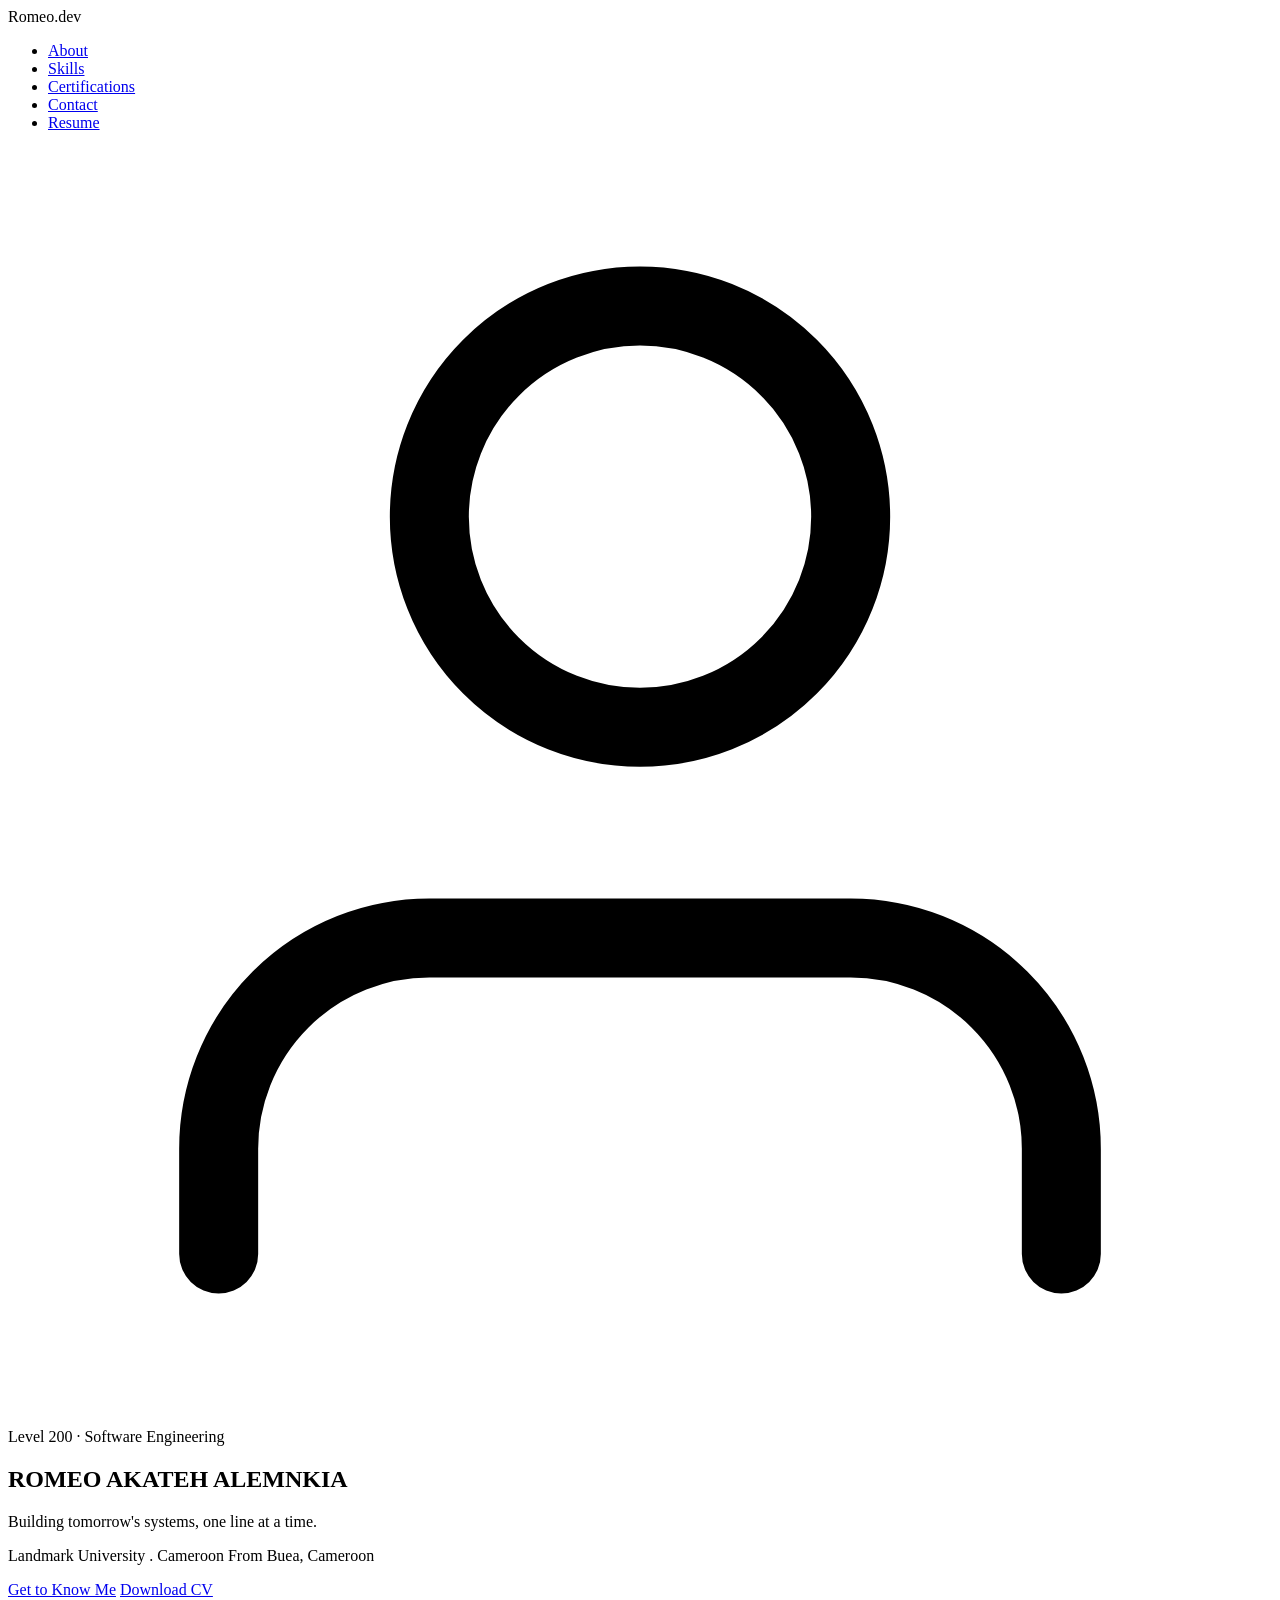
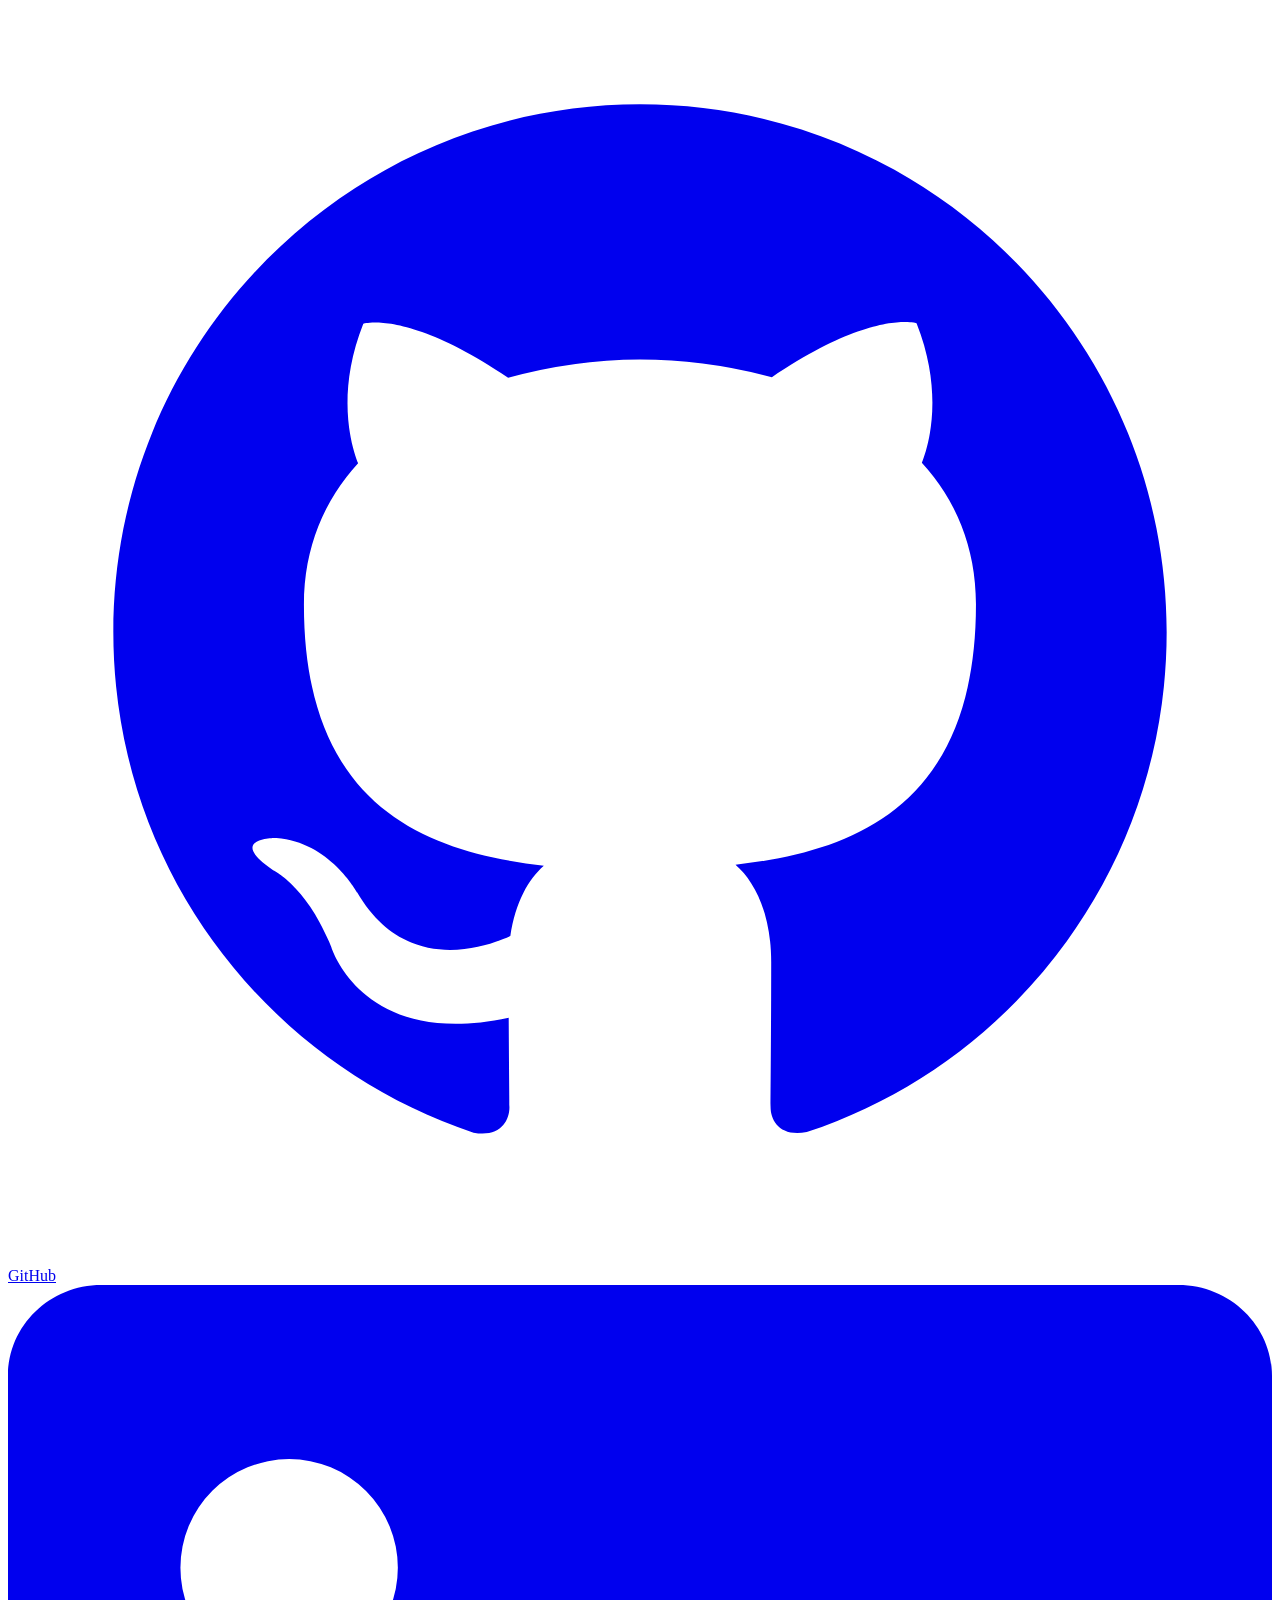
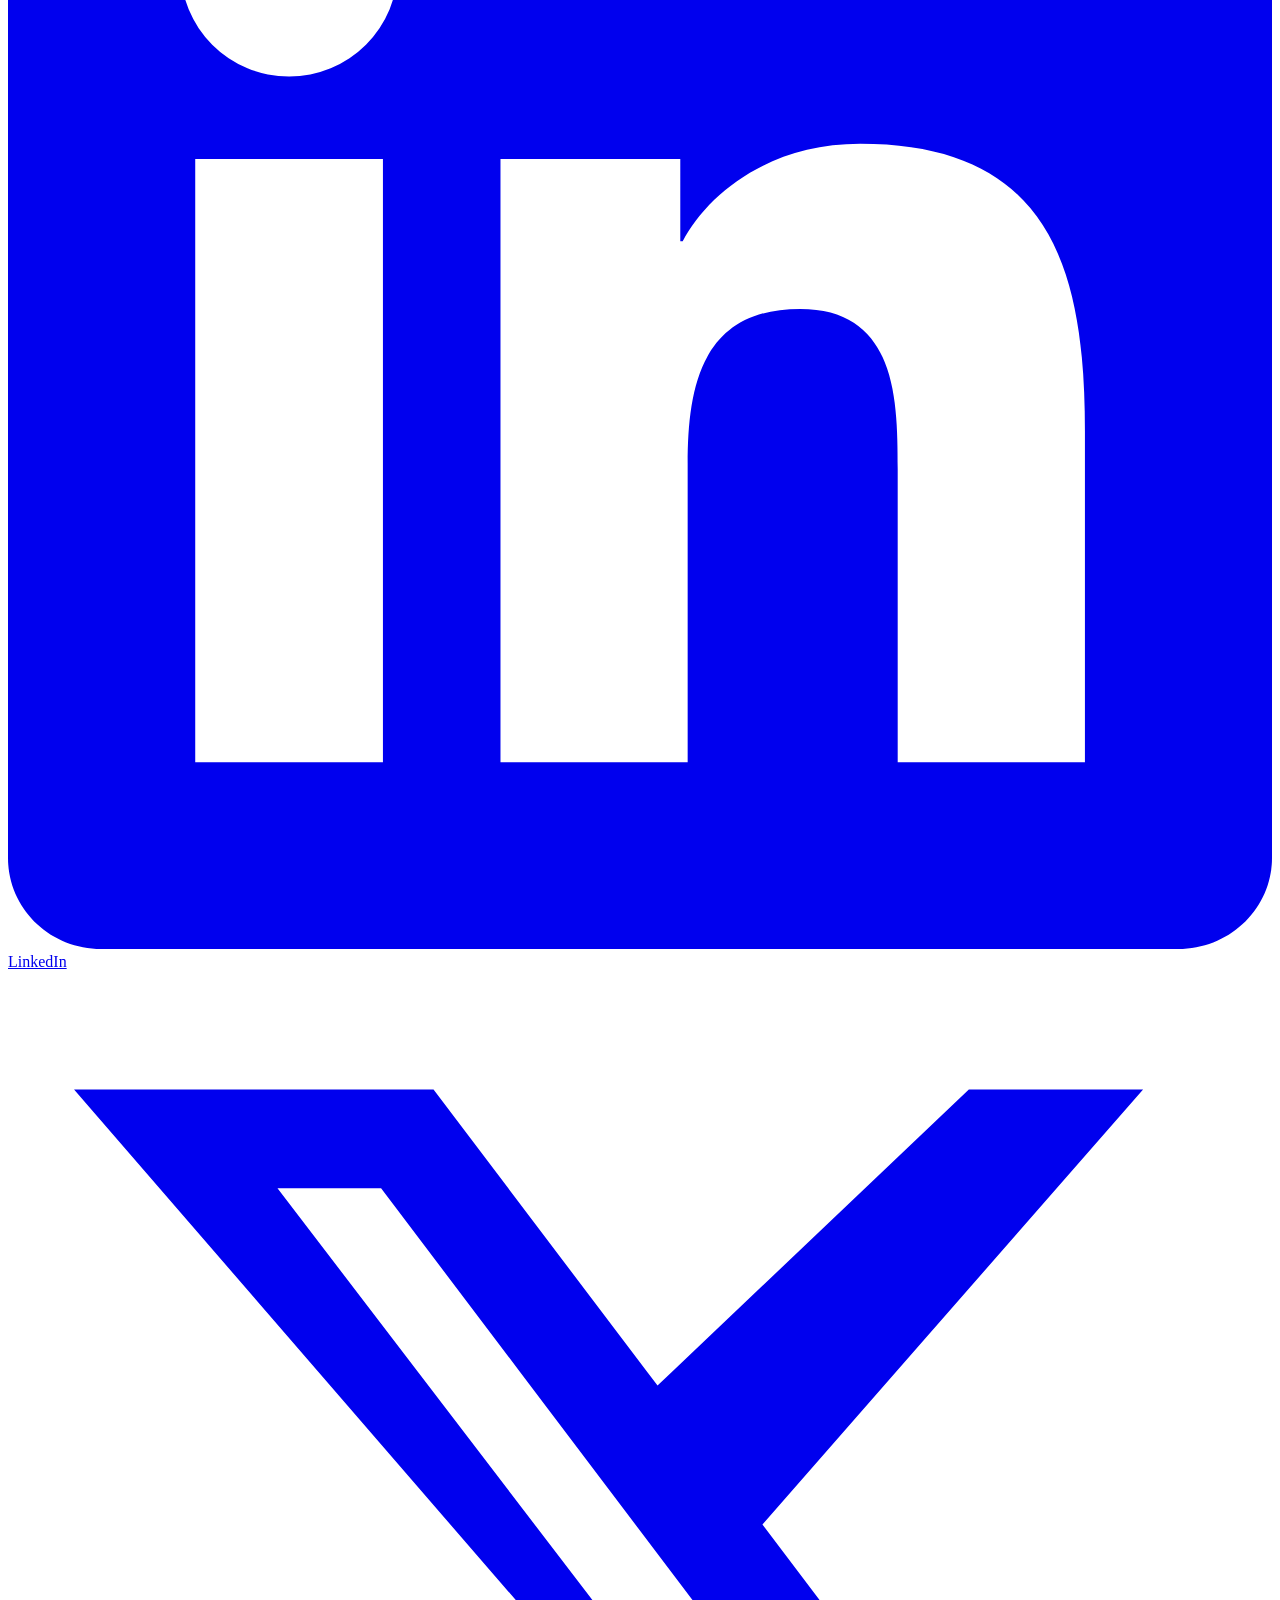
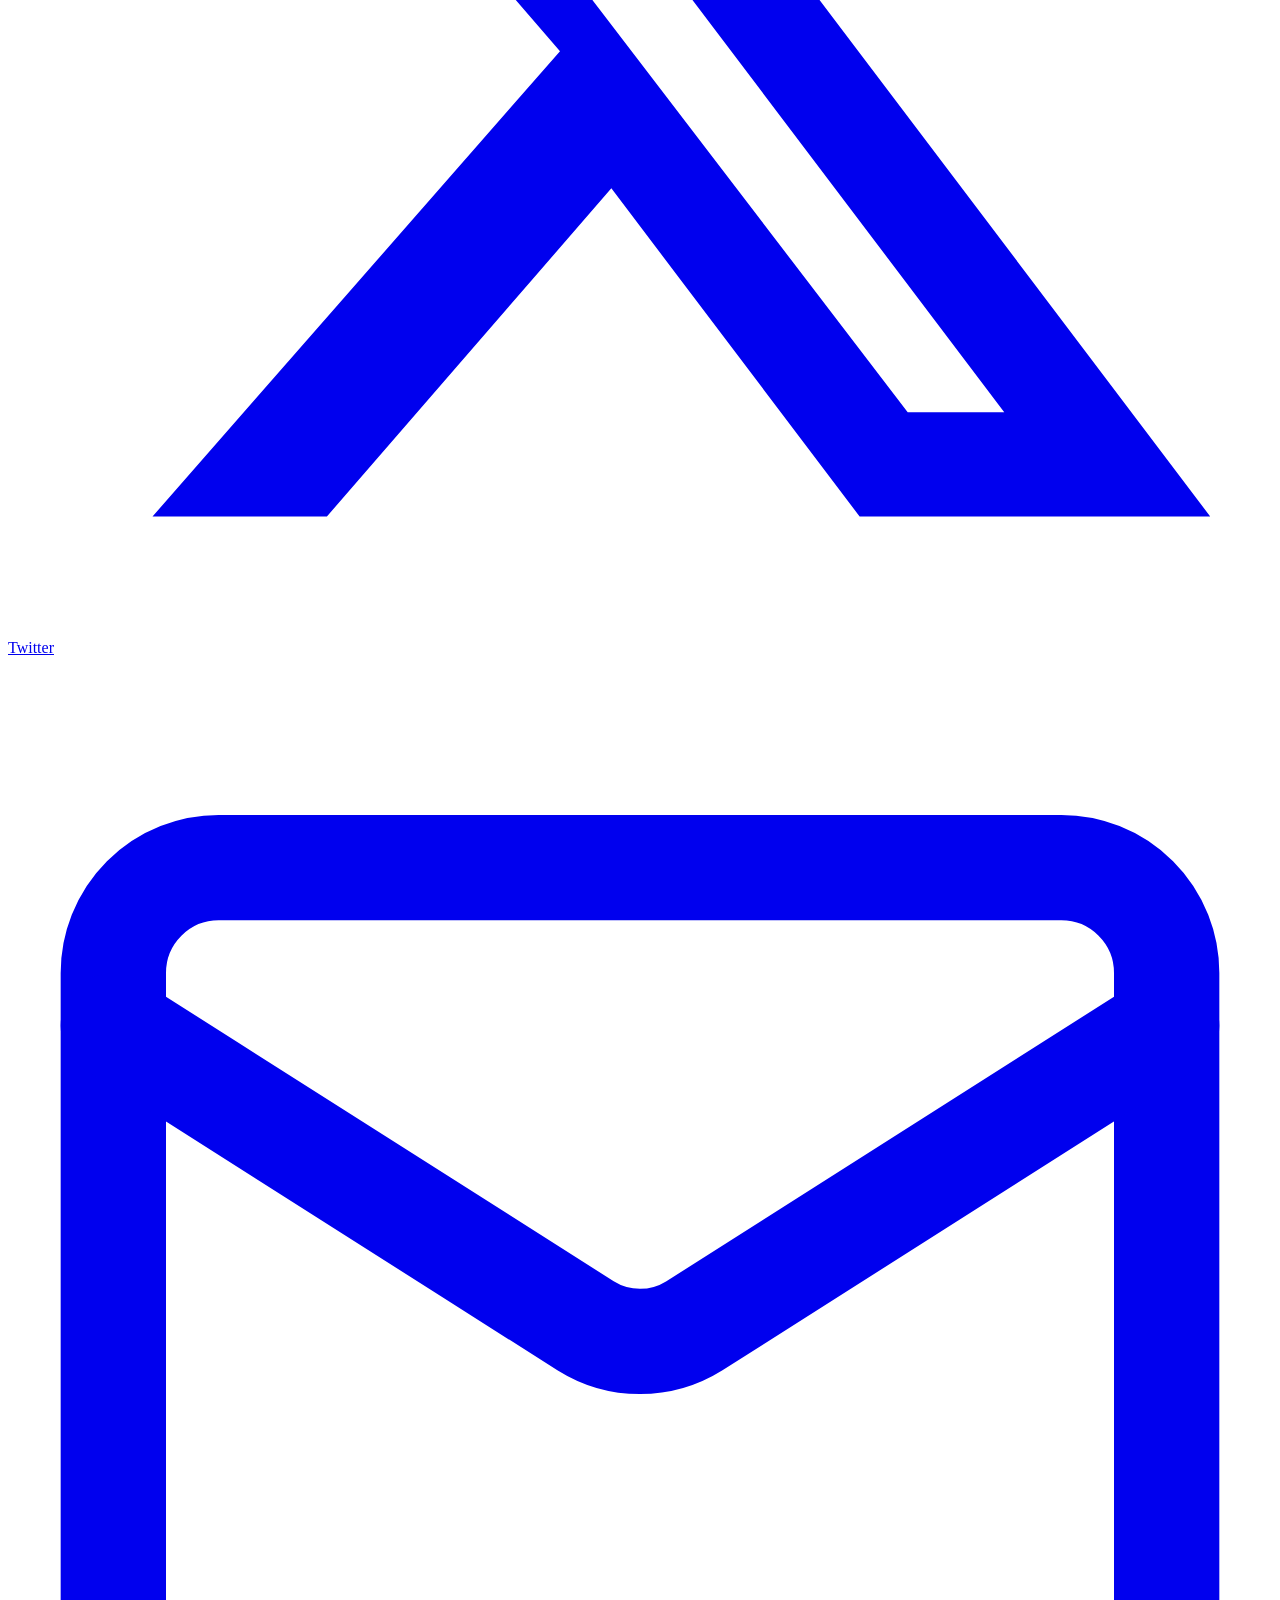
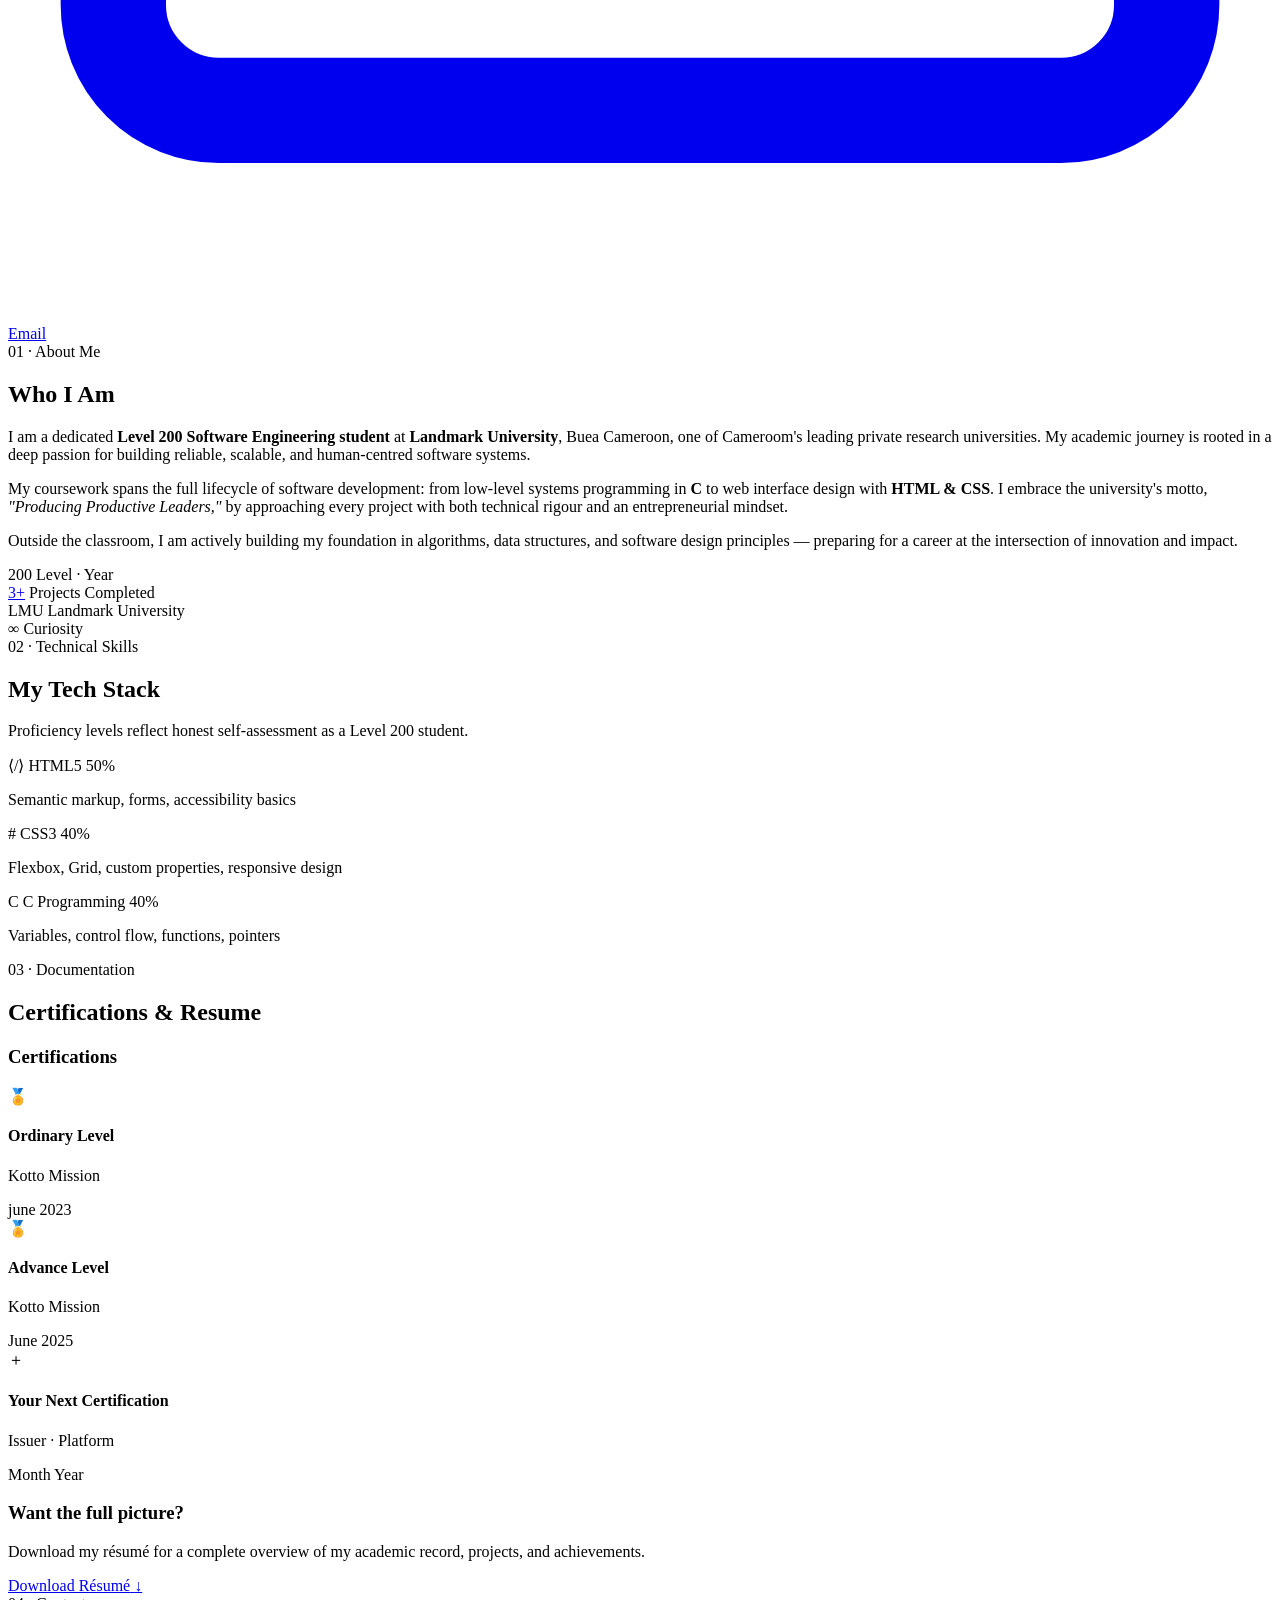
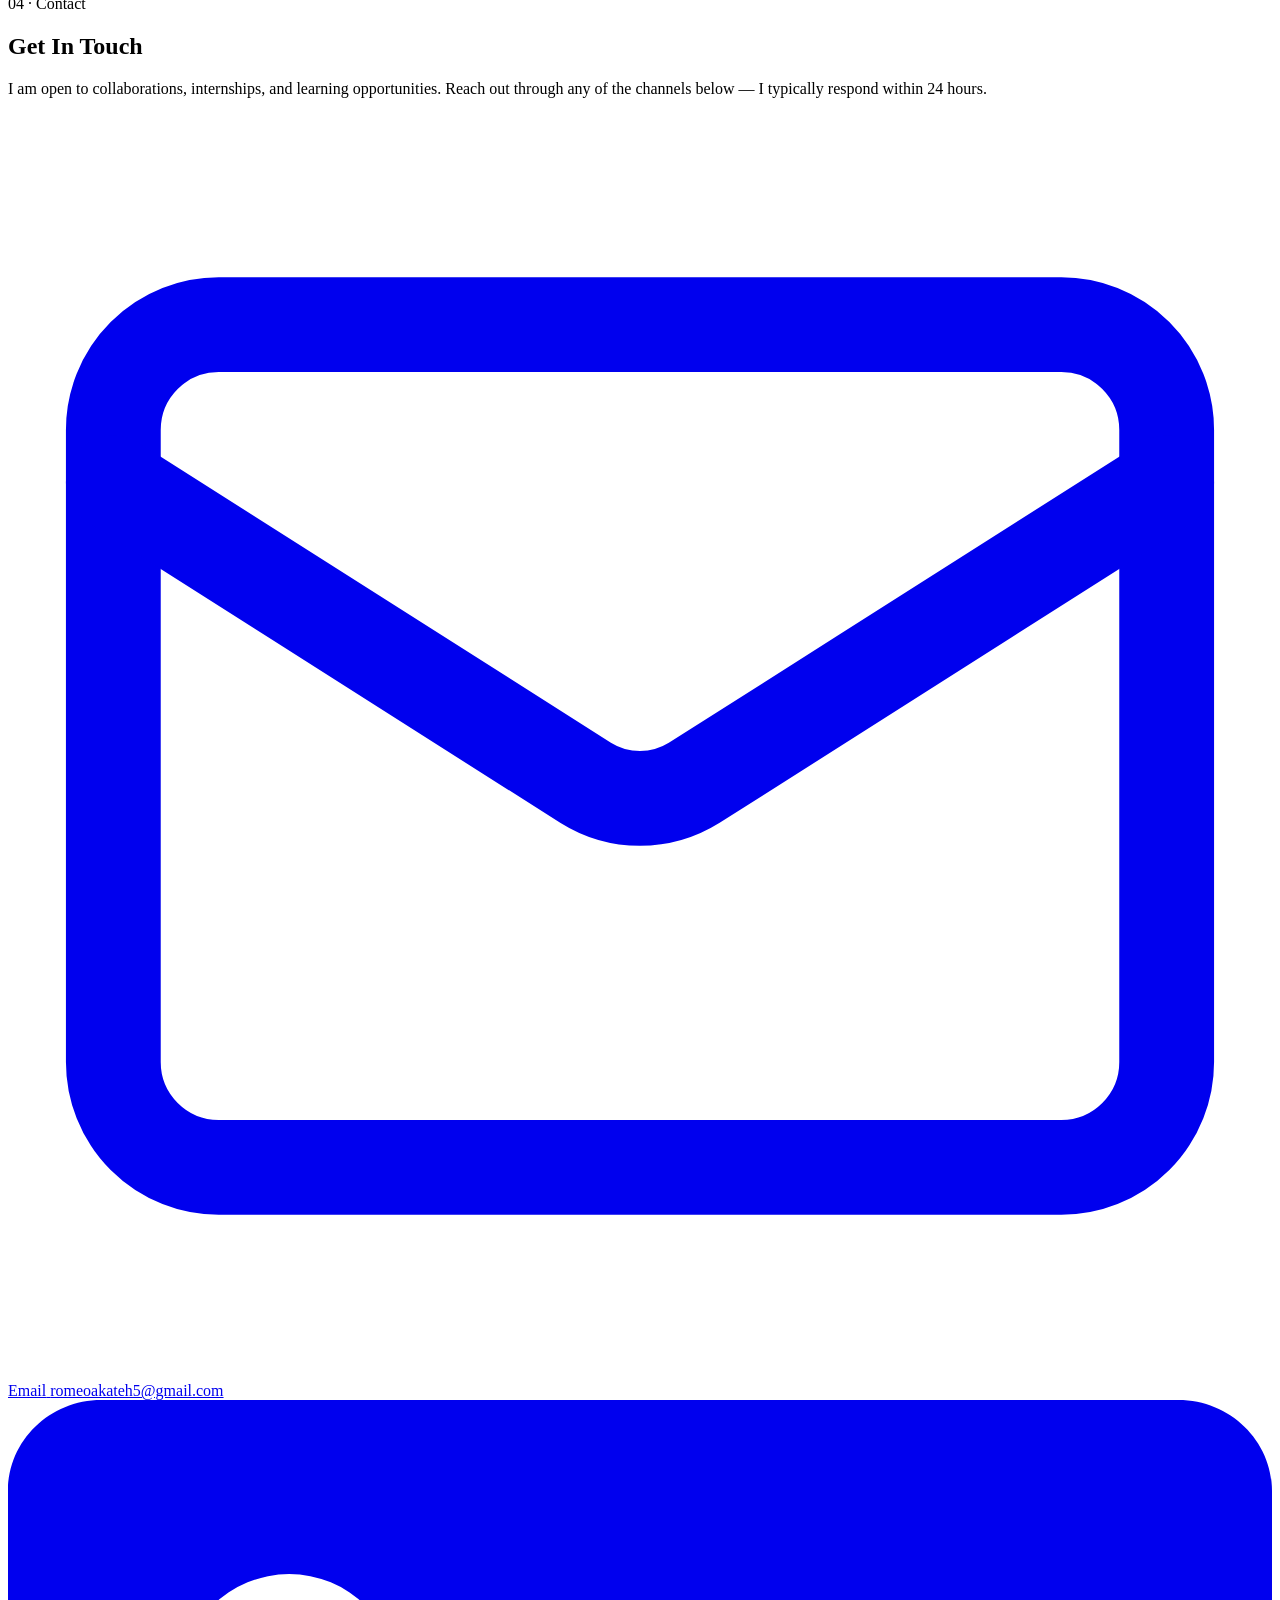
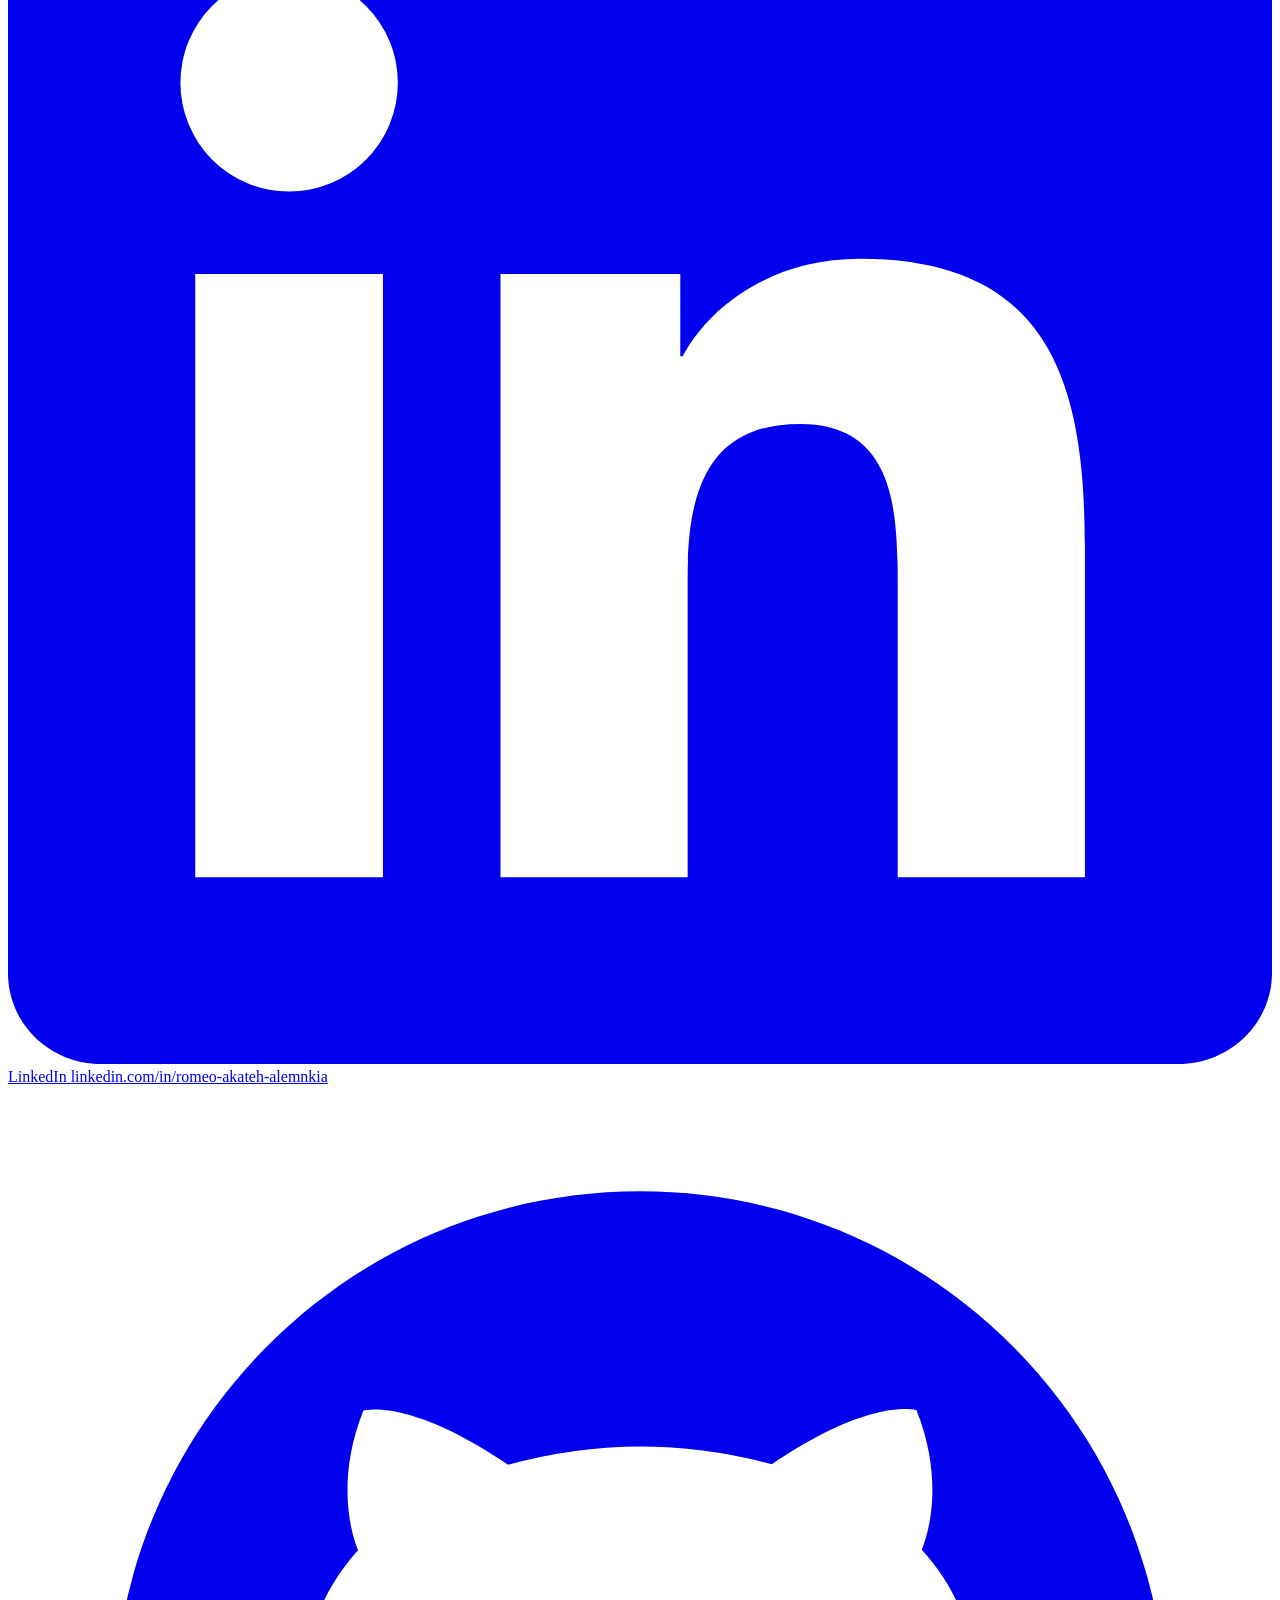
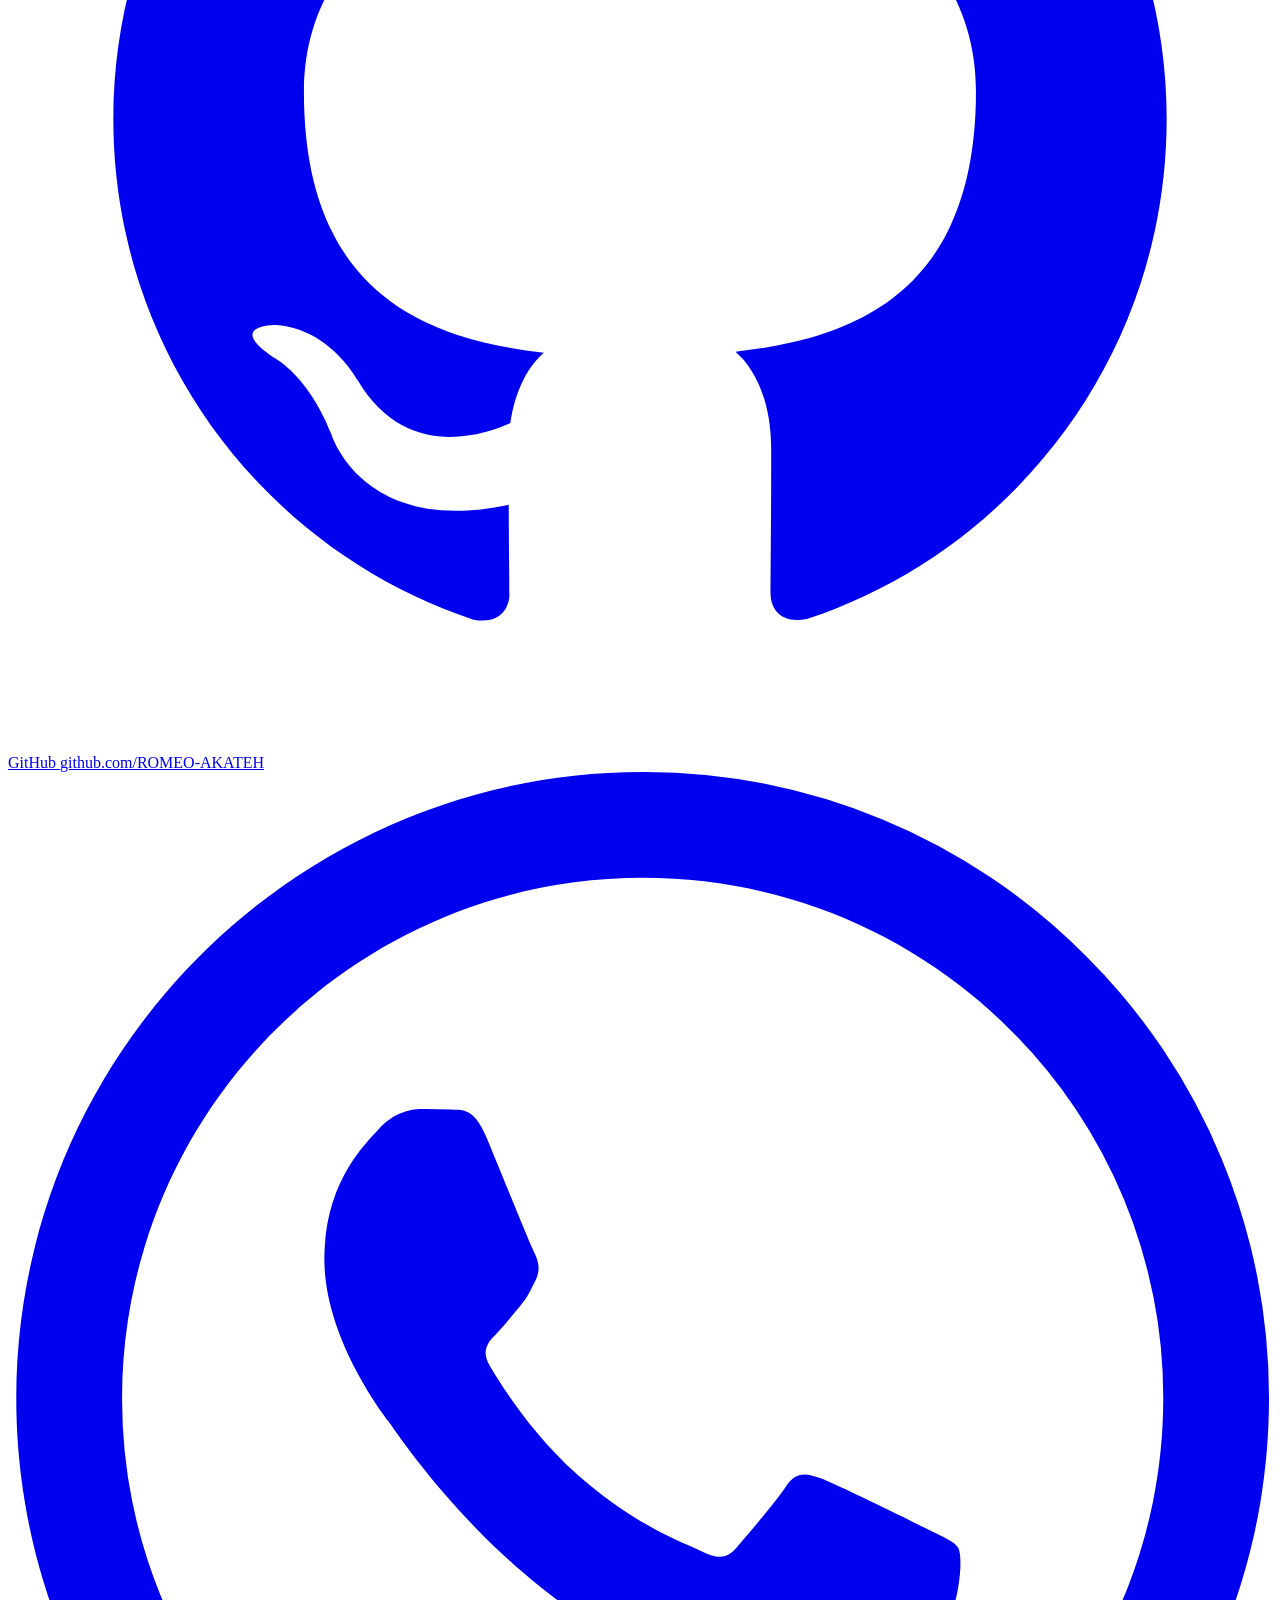
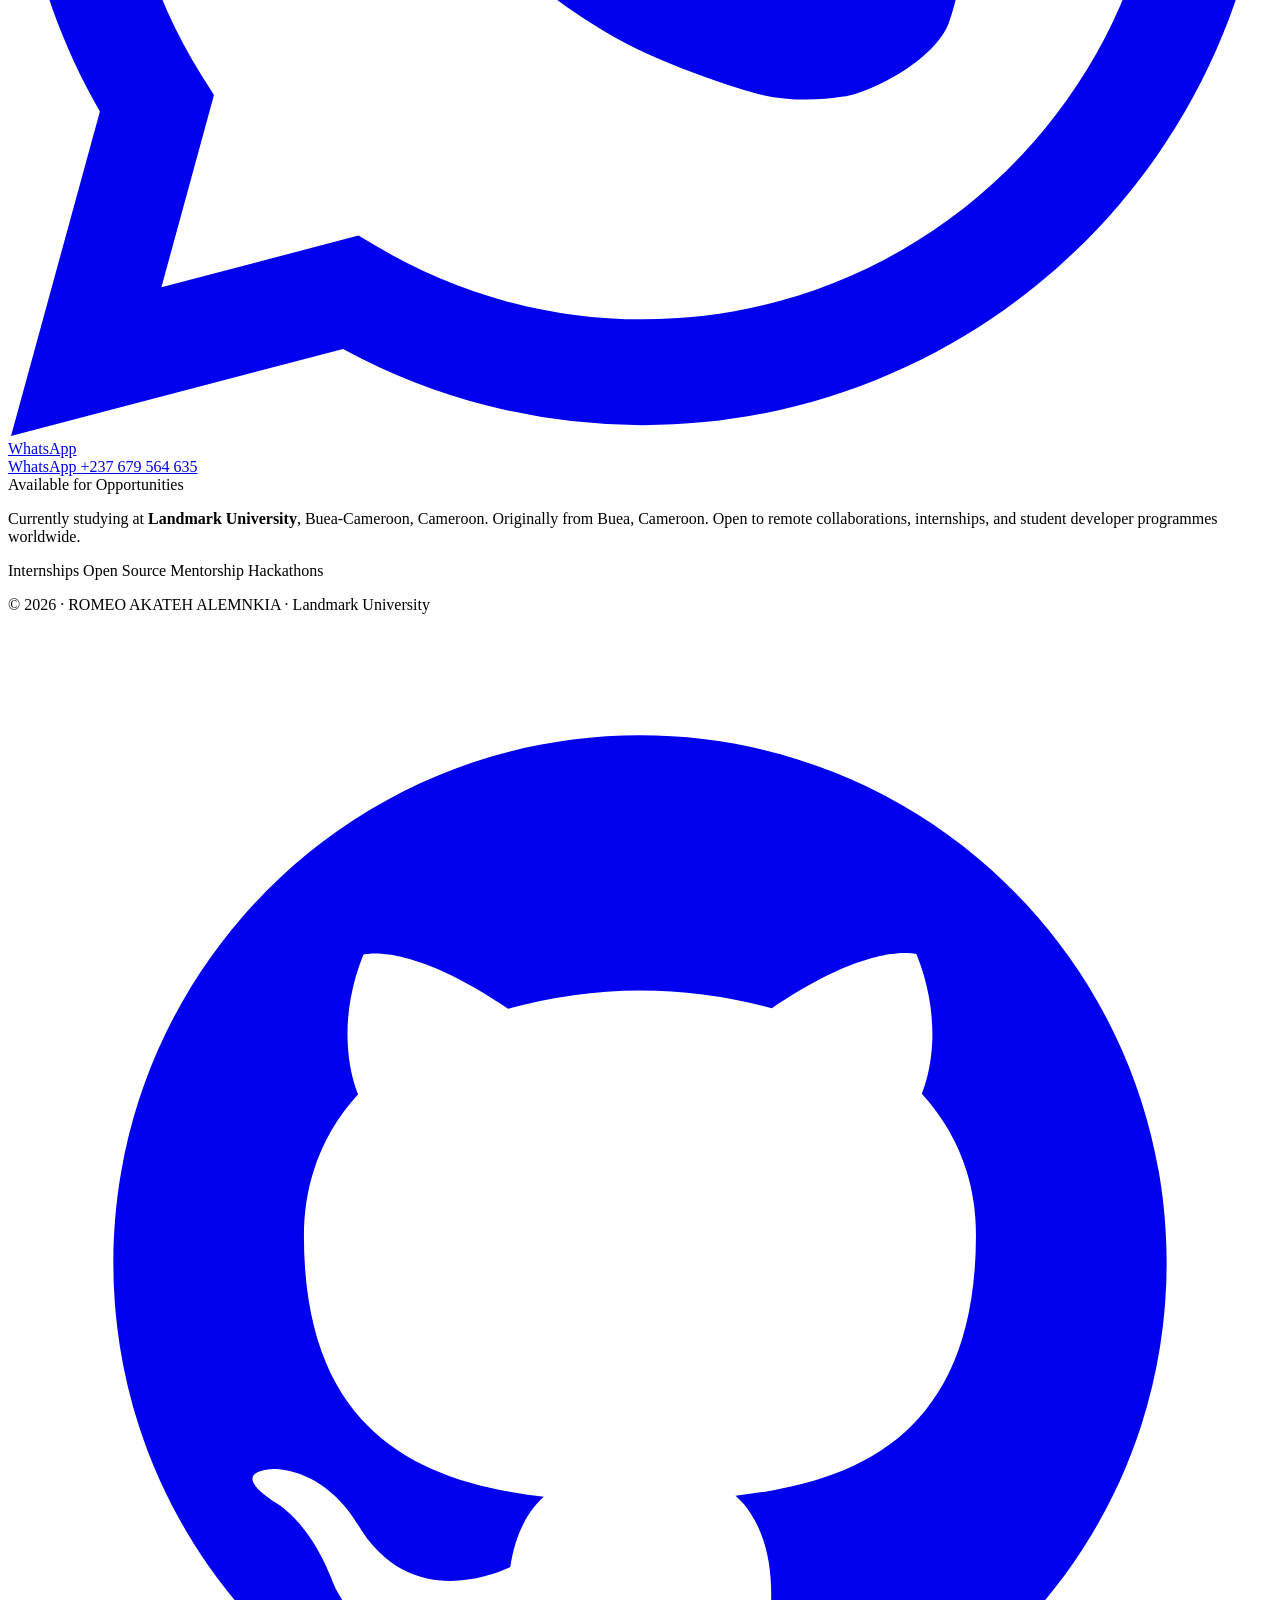
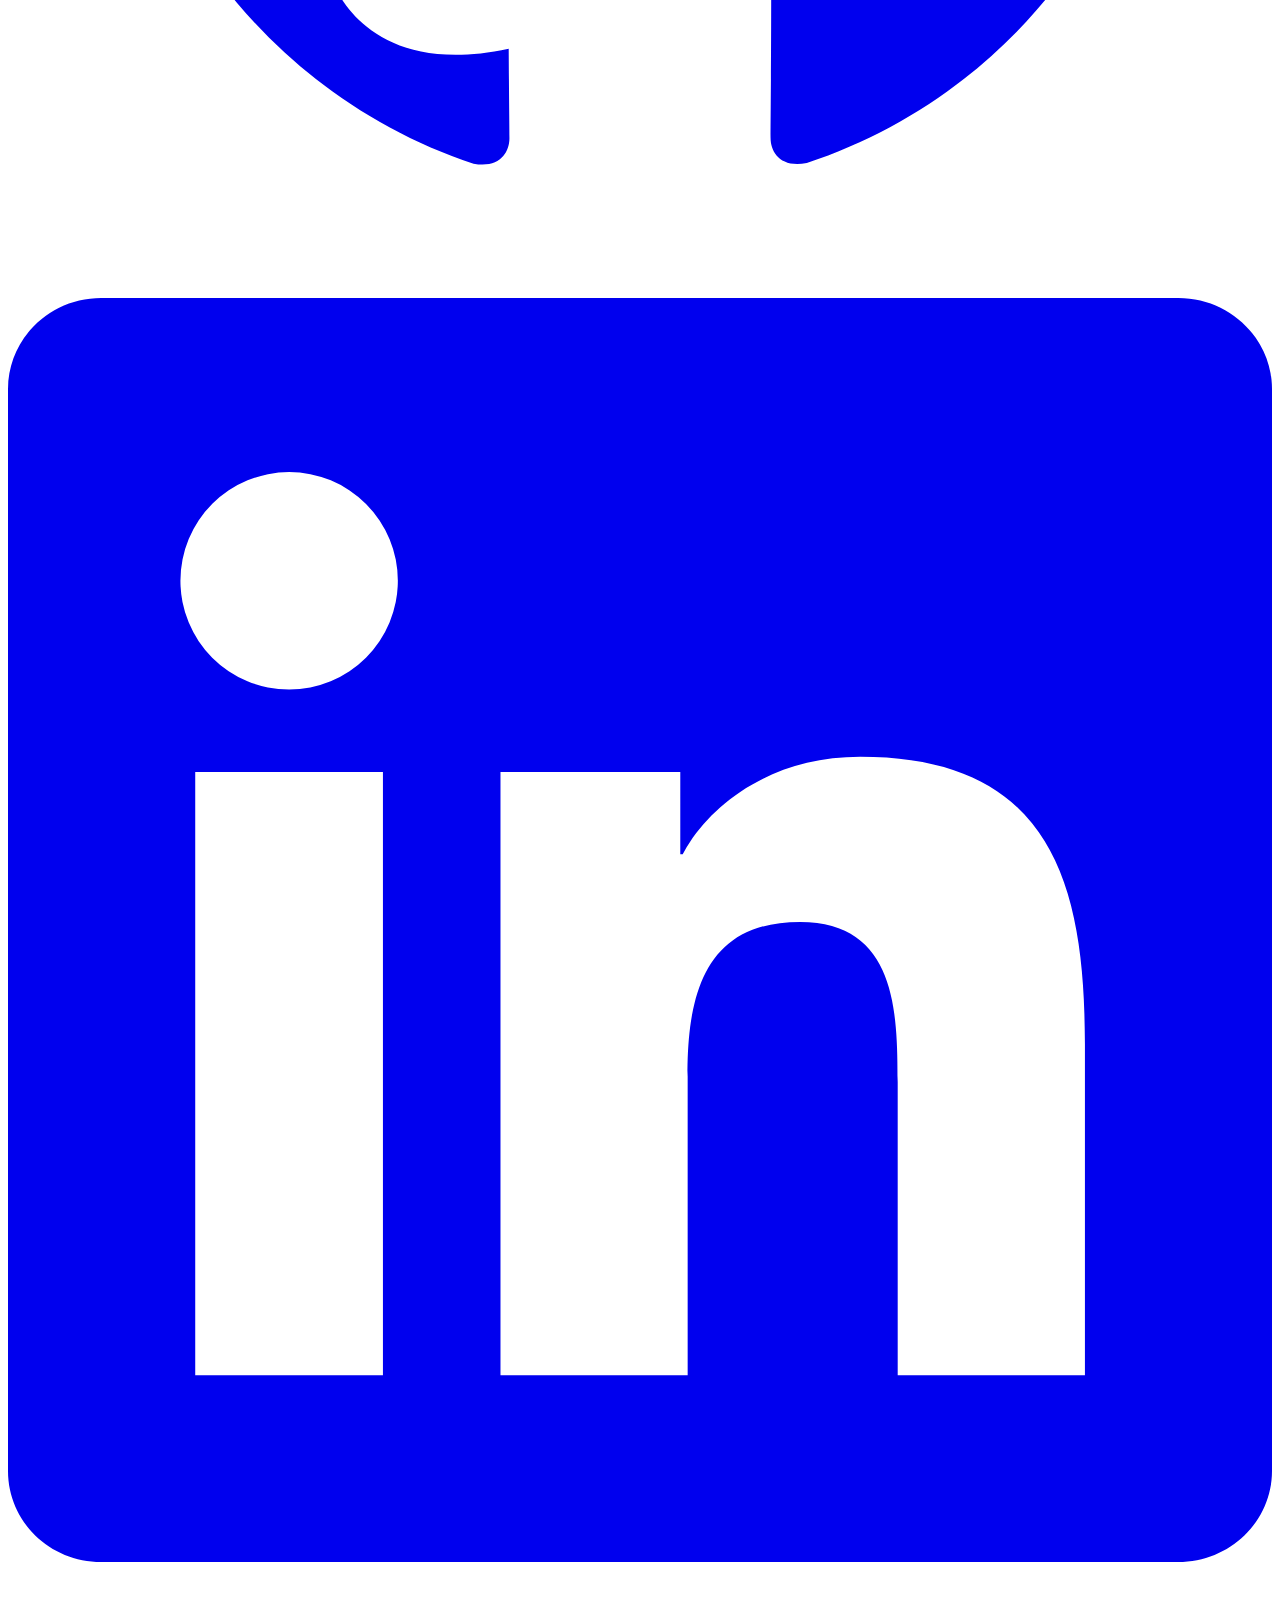
==== index.html @ 6067499f "Add files via upload" ====
<!DOCTYPE html>
<html lang="en">
<head>
  <meta charset="UTF-8" />
  <meta name="viewport" content="width=device-width, initial-scale=1.0" />
  <meta name="description" content="Portfolio of a Level 200 Software Engineering student at Landmark University." />
  <title>Portfolio | Software Engineering · Landmark University</title>
 
  <!-- Google Fonts: Syne (display) + DM Sans (body) -->
  <link rel="preconnect" href="https://fonts.googleapis.com" />
  <link rel="preconnect" href="https://fonts.gstatic.com" crossorigin />
  <link href="https://fonts.googleapis.com/css2?family=Syne:wght@600;800&family=DM+Sans:ital,wght@0,300;0,400;0,500;1,300&display=swap" rel="stylesheet" />
 
  <!-- External Stylesheet (Separation of Concerns) -->
  <link rel="stylesheet" href="index.css" />
</head>
<body>
 
  <!-- ===================== HEADER / NAV ===================== -->
  <header class="site-header">
    <nav class="nav-container">
      <span class="nav-logo">Romeo<span class="accent">.</span>dev</span>
      <ul class="nav-links">
        <li><a href="#about">About</a></li>
        <li><a href="#skills">Skills</a></li>
        <li><a href="#certifications">Certifications</a></li>
        <li><a href="#contact">Contact</a></li>
        <li><a href="#resume" class="nav-cta">Resume</a></li>
      </ul>
    </nav>
  </header>
 
  <main>
 
    <!-- ===================== HERO SECTION ===================== -->
    <section class="hero" id="hero">
      <div class="hero-bg-grid" aria-hidden="true"></div>
 
      <div class="hero-content">
        <!-- Profile Photo -->
        <div class="profile-photo-wrapper">
          <img
            src="pic.png"
            alt="[Your Name] - Software Engineering Student"
            class="profile-photo"
            onerror="this.style.display='none'; this.nextElementSibling.style.display='flex';"
          />
          <!-- Fallback avatar shown if profile.jpg is missing -->
          <div class="profile-fallback" style="display:none;">
            <svg xmlns="http://www.w3.org/2000/svg" viewBox="0 0 24 24" fill="none" stroke="currentColor" stroke-width="1.5" stroke-linecap="round" stroke-linejoin="round"><path d="M20 21v-2a4 4 0 0 0-4-4H8a4 4 0 0 0-4 4v2"/><circle cx="12" cy="7" r="4"/></svg>
          </div>
        </div>
 
        <div class="hero-text">
          <p class="hero-label">Level 200 · Software Engineering</p>
          <h1 class="hero-name">ROMEO AKATEH ALEMNKIA</h1>
          <p class="hero-tagline">Building tomorrow's systems, one line at a time.</p>
          <p class="hero-institution">
            <span class="badge">Landmark University . Cameroon</span>
            <span class="badge">From Buea, Cameroon</span>
          </p>
          <div class="hero-actions">
            <a href="#about" class="btn btn-primary">Get to Know Me</a>
            <a href="Resume.pdf" class="btn btn-outline" target="_blank" rel="noopener">Download CV</a>
          </div>
 
          <!-- Social handles — quick access from hero -->
          <div class="hero-socials">
            <a href="https://github.com/ROMEO-AKATEH" class="social-pill" target="_blank" rel="noopener" aria-label="GitHub">
              <svg class="social-icon" viewBox="0 0 24 24" fill="currentColor" aria-hidden="true"><path d="M12 2C6.477 2 2 6.484 2 12.021c0 4.428 2.865 8.184 6.839 9.505.5.092.682-.217.682-.482 0-.237-.009-.868-.014-1.703-2.782.605-3.369-1.342-3.369-1.342-.454-1.154-1.11-1.462-1.11-1.462-.908-.62.069-.608.069-.608 1.003.07 1.531 1.032 1.531 1.032.892 1.53 2.341 1.088 2.91.832.092-.647.35-1.088.636-1.338-2.22-.253-4.555-1.113-4.555-4.951 0-1.093.39-1.988 1.029-2.688-.103-.253-.446-1.272.098-2.65 0 0 .84-.27 2.75 1.026A9.564 9.564 0 0 1 12 6.844a9.59 9.59 0 0 1 2.504.338c1.909-1.296 2.747-1.026 2.747-1.026.546 1.378.202 2.397.1 2.65.64.7 1.028 1.595 1.028 2.688 0 3.848-2.339 4.695-4.566 4.943.359.309.678.919.678 1.852 0 1.336-.012 2.415-.012 2.744 0 .267.18.578.688.48C19.138 20.2 22 16.447 22 12.021 22 6.484 17.523 2 12 2z"/></svg>
              GitHub
            </a>
            <a href="https://linkedin.com/in/romeo-akateh-alemnkia" class="social-pill" target="_blank" rel="noopener" aria-label="LinkedIn">
              <svg class="social-icon" viewBox="0 0 24 24" fill="currentColor" aria-hidden="true"><path d="M20.447 20.452h-3.554v-5.569c0-1.328-.027-3.037-1.852-3.037-1.853 0-2.136 1.445-2.136 2.939v5.667H9.351V9h3.414v1.561h.046c.477-.9 1.637-1.85 3.37-1.85 3.601 0 4.267 2.37 4.267 5.455v6.286zM5.337 7.433a2.062 2.062 0 0 1-2.063-2.065 2.064 2.064 0 1 1 2.063 2.065zm1.782 13.019H3.555V9h3.564v11.452zM22.225 0H1.771C.792 0 0 .774 0 1.729v20.542C0 23.227.792 24 1.771 24h20.451C23.2 24 24 23.227 24 22.271V1.729C24 .774 23.2 0 22.222 0h.003z"/></svg>
              LinkedIn
            </a>
            <a href="https://twitter.com/Romeo Aketeh" class="social-pill" target="_blank" rel="noopener" aria-label="Twitter / X">
              <svg class="social-icon" viewBox="0 0 24 24" fill="currentColor" aria-hidden="true"><path d="M18.244 2.25h3.308l-7.227 8.26 8.502 11.24H16.17l-4.714-6.231-5.401 6.231H2.744l7.737-8.835L1.254 2.25H8.08l4.253 5.622L18.244 2.25zm-1.161 17.52h1.833L7.084 4.126H5.117L17.083 19.77z"/></svg>
              Twitter
            </a>
            <a href="mailto:romeoakateh5@gmail.com" class="social-pill" aria-label="Email">
              <svg class="social-icon" viewBox="0 0 24 24" fill="none" stroke="currentColor" stroke-width="2" stroke-linecap="round" stroke-linejoin="round" aria-hidden="true"><rect width="20" height="16" x="2" y="4" rx="2"/><path d="m22 7-8.97 5.7a1.94 1.94 0 0 1-2.06 0L2 7"/></svg>
              Email
            </a>
          </div>
        </div>
      </div>
 
      <!-- Decorative bottom border -->
      <div class="hero-divider" aria-hidden="true"></div>
    </section>
 
    <!-- ===================== ABOUT SECTION ===================== -->
    <section class="about section-pad" id="about">
      <div class="container">
        <div class="section-label">01 · About Me</div>
        <h2 class="section-title">Who I Am</h2>
 
        <div class="about-grid">
          <article class="about-bio">
            <p>
              I am a dedicated <strong>Level 200 Software Engineering student</strong> at
              <strong>Landmark University</strong>, Buea Cameroon, one of Cameroom's
              leading private research universities. My academic journey is rooted in a
              deep passion for building reliable, scalable, and human-centred software systems.
            </p>
            <p>
              My coursework spans the full lifecycle of software development: from low-level
              systems programming in <strong>C</strong> to web interface design with
              <strong>HTML &amp; CSS</strong>. I embrace the university's motto,
              <em>"Producing Productive Leaders,"</em> by approaching every project with both
              technical rigour and an entrepreneurial mindset.
            </p>
            <p>
              Outside the classroom, I am actively building my foundation in algorithms,
              data structures, and software design principles — preparing for a career
              at the intersection of innovation and impact.
            </p>
          </article>
 
          <!-- Quick-stat cards -->
          <aside class="about-stats">
            <div class="stat-card">
              <span class="stat-number">200</span>
              <span class="stat-desc">Level · Year </span>
            </div>
            <div class="stat-card">
              <a href="project.html"><span class="stat-number">3+</span></a>
              <span class="stat-desc">Projects Completed</span>
            </div>
            <div class="stat-card">
              <span class="stat-number">LMU</span>
              <span class="stat-desc">Landmark University</span>
            </div>
            <div class="stat-card">
              <span class="stat-number">∞</span>
              <span class="stat-desc">Curiosity</span>
            </div>
          </aside>
        </div>
      </div>
    </section>
 
    <!-- ===================== SKILLS SECTION ===================== -->
    <section class="skills section-pad" id="skills">
      <div class="container">
        <div class="section-label">02 · Technical Skills</div>
        <h2 class="section-title">My Tech Stack</h2>
        <p class="section-subtitle">Proficiency levels reflect honest self-assessment as a Level 200 student.</p>
 
        <!-- Skills Matrix (Progress Bars) -->
        <div class="skills-matrix">
 
          <!-- HTML5: 50% -->
          <div class="skill-item">
            <div class="skill-header">
              <span class="skill-name">
                <span class="skill-icon" aria-hidden="true">⟨/⟩</span>
                HTML5
              </span>
              <span class="skill-percent">50%</span>
            </div>
            <div class="progress-track" role="progressbar" aria-valuenow="50" aria-valuemin="0" aria-valuemax="100" aria-label="HTML5 proficiency: 50%">
              <div class="progress-fill" style="--fill: 50%;"></div>
            </div>
            <p class="skill-note">Semantic markup, forms, accessibility basics</p>
          </div>
 
          <!-- CSS3: 40% -->
          <div class="skill-item">
            <div class="skill-header">
              <span class="skill-name">
                <span class="skill-icon" aria-hidden="true">#</span>
                CSS3
              </span>
              <span class="skill-percent">40%</span>
            </div>
            <div class="progress-track" role="progressbar" aria-valuenow="40" aria-valuemin="0" aria-valuemax="100" aria-label="CSS3 proficiency: 40%">
              <div class="progress-fill" style="--fill: 40%;"></div>
            </div>
            <p class="skill-note">Flexbox, Grid, custom properties, responsive design</p>
          </div>
 
          <!-- C Programming: 40% -->
          <div class="skill-item">
            <div class="skill-header">
              <span class="skill-name">
                <span class="skill-icon" aria-hidden="true">C</span>
                C Programming
              </span>
              <span class="skill-percent">40%</span>
            </div>
            <div class="progress-track" role="progressbar" aria-valuenow="40" aria-valuemin="0" aria-valuemax="100" aria-label="C Programming proficiency: 40%">
              <div class="progress-fill" style="--fill: 40%;"></div>
            </div>
            <p class="skill-note">Variables, control flow, functions, pointers</p>
          </div>
 
        </div>
        <!-- End Skills Matrix -->
      </div>
    </section>
 
    <!-- ===================== DOCUMENTATION SECTION ===================== -->
    <section class="documentation section-pad" id="certifications">
      <div class="container">
        <div class="section-label">03 · Documentation</div>
        <h2 class="section-title">Certifications &amp; Resume</h2>
 
        <!-- ---- Certifications Grid ---- -->
        <h3 class="subsection-title">Certifications</h3>
        <div class="cert-grid">
 
          <!-- Certification Card 1 -->
          <article class="cert-card">
            <div class="cert-icon" aria-hidden="true">🏅</div>
            <div class="cert-body">
              <h4 class="cert-title">Ordinary Level</h4>
              <p class="cert-issuer">Kotto Mission</p>
              <time class="cert-date" datetime="2024-01">june 2023</time>
            </div>
          </article>
 
          <!-- Certification Card 2 -->
          <article class="cert-card">
            <div class="cert-icon" aria-hidden="true">🏅</div>
            <div class="cert-body">
              <h4 class="cert-title">Advance Level</h4>
              <p class="cert-issuer">Kotto Mission</p>
              <time class="cert-date" datetime="2024-03">June 2025</time>
            </div>
          </article>
 
          <!-- Certification Card 3 (placeholder) -->
          <article class="cert-card cert-card--placeholder">
            <div class="cert-icon" aria-hidden="true">＋</div>
            <div class="cert-body">
              <h4 class="cert-title">Your Next Certification</h4>
              <p class="cert-issuer">Issuer · Platform</p>
              <time class="cert-date">Month Year</time>
            </div>
          </article>
 
        </div>
        <!-- End Certifications Grid -->
 
        <!-- ---- Resume CTA ---- -->
        <div class="resume-cta" id="resume">
          <div class="resume-cta-text">
            <h3>Want the full picture?</h3>
            <p>Download my résumé for a complete overview of my academic record, projects, and achievements.</p>
          </div>
          <a href="Resume.pdf" class="btn btn-primary btn-large" target="_blank" rel="noopener">
            <span>Download Résumé</span>
            <span class="btn-arrow" aria-hidden="true">↓</span>
          </a>
        </div>
 
      </div>
    </section>
 
    <!-- ===================== CONTACT SECTION ===================== -->
    <section class="contact section-pad" id="contact">
      <div class="container">
        <div class="section-label">04 · Contact</div>
        <h2 class="section-title">Get In Touch</h2>
        <p class="section-subtitle">
          I am open to collaborations, internships, and learning opportunities.
          Reach out through any of the channels below — I typically respond within 24 hours.
        </p>
 
        <div class="contact-layout">
 
          <!-- ---- Contact Info Cards ---- -->
          <div class="contact-cards">
 
            <a href="mailto:romeoakateh5@gmail.com" class="contact-card" aria-label="Send an email">
              <div class="contact-card-icon">
                <svg viewBox="0 0 24 24" fill="none" stroke="currentColor" stroke-width="1.8" stroke-linecap="round" stroke-linejoin="round" aria-hidden="true"><rect width="20" height="16" x="2" y="4" rx="2"/><path d="m22 7-8.97 5.7a1.94 1.94 0 0 1-2.06 0L2 7"/></svg>
              </div>
              <div class="contact-card-body">
                <span class="contact-card-label">Email</span>
                <span class="contact-card-value">romeoakateh5@gmail.com</span>
              </div>
            </a>
 
            <a href="https://linkedin.com/in/romeo-akateh-alemnkia" class="contact-card" target="_blank" rel="noopener" aria-label="LinkedIn profile">
              <div class="contact-card-icon">
                <svg viewBox="0 0 24 24" fill="currentColor" aria-hidden="true"><path d="M20.447 20.452h-3.554v-5.569c0-1.328-.027-3.037-1.852-3.037-1.853 0-2.136 1.445-2.136 2.939v5.667H9.351V9h3.414v1.561h.046c.477-.9 1.637-1.85 3.37-1.85 3.601 0 4.267 2.37 4.267 5.455v6.286zM5.337 7.433a2.062 2.062 0 0 1-2.063-2.065 2.064 2.064 0 1 1 2.063 2.065zm1.782 13.019H3.555V9h3.564v11.452zM22.225 0H1.771C.792 0 0 .774 0 1.729v20.542C0 23.227.792 24 1.771 24h20.451C23.2 24 24 23.227 24 22.271V1.729C24 .774 23.2 0 22.222 0h.003z"/></svg>
              </div>
              <div class="contact-card-body">
                <span class="contact-card-label">LinkedIn</span>
                <span class="contact-card-value">linkedin.com/in/romeo-akateh-alemnkia</span>
              </div> 
            </a>
 
            <a href="https://github.com/ROMEO-AKATEH" class="contact-card" target="_blank" rel="noopener" aria-label="GitHub profile">
              <div class="contact-card-icon">
                <svg viewBox="0 0 24 24" fill="currentColor" aria-hidden="true"><path d="M12 2C6.477 2 2 6.484 2 12.021c0 4.428 2.865 8.184 6.839 9.505.5.092.682-.217.682-.482 0-.237-.009-.868-.014-1.703-2.782.605-3.369-1.342-3.369-1.342-.454-1.154-1.11-1.462-1.11-1.462-.908-.62.069-.608.069-.608 1.003.07 1.531 1.032 1.531 1.032.892 1.53 2.341 1.088 2.91.832.092-.647.35-1.088.636-1.338-2.22-.253-4.555-1.113-4.555-4.951 0-1.093.39-1.988 1.029-2.688-.103-.253-.446-1.272.098-2.65 0 0 .84-.27 2.75 1.026A9.564 9.564 0 0 1 12 6.844a9.59 9.59 0 0 1 2.504.338c1.909-1.296 2.747-1.026 2.747-1.026.546 1.378.202 2.397.1 2.65.64.7 1.028 1.595 1.028 2.688 0 3.848-2.339 4.695-4.566 4.943.359.309.678.919.678 1.852 0 1.336-.012 2.415-.012 2.744 0 .267.18.578.688.48C19.138 20.2 22 16.447 22 12.021 22 6.484 17.523 2 12 2z"/></svg>
              </div>
              <div class="contact-card-body">
                <span class="contact-card-label">GitHub</span>
                <span class="contact-card-value">github.com/ROMEO-AKATEH</span>
              </div>
            </a>
 
            <a href="https://wa.me/237679564635" class="social-pill" target="_blank" rel="noopener" aria-label="WhatsApp">
  <svg class="social-icon" viewBox="0 0 24 24" fill="currentColor" aria-hidden="true"><path d="M17.472 14.382c-.297-.149-1.758-.867-2.03-.967-.273-.099-.471-.148-.67.15-.197.297-.767.966-.94 1.164-.173.199-.347.223-.644.075-.297-.15-1.255-.463-2.39-1.475-.883-.788-1.48-1.761-1.653-2.059-.173-.297-.018-.458.13-.606.134-.133.298-.347.446-.52.149-.174.198-.298.298-.497.099-.198.05-.371-.025-.52-.075-.149-.669-1.612-.916-2.207-.242-.579-.487-.5-.669-.51a12.8 12.8 0 0 0-.57-.01c-.198 0-.52.074-.792.372-.272.297-1.04 1.016-1.04 2.479 0 1.462 1.065 2.875 1.213 3.074.149.198 2.096 3.2 5.077 4.487.709.306 1.262.489 1.694.625.712.227 1.36.195 1.871.118.571-.085 1.758-.719 2.006-1.413.248-.694.248-1.289.173-1.413-.074-.124-.272-.198-.57-.347m-5.421 7.403h-.004a9.87 9.87 0 0 1-5.031-1.378l-.361-.214-3.741.982.998-3.648-.235-.374a9.86 9.86 0 0 1-1.51-5.26c.001-5.45 4.436-9.884 9.888-9.884 2.64 0 5.122 1.03 6.988 2.898a9.825 9.825 0 0 1 2.893 6.994c-.003 5.45-4.437 9.884-9.885 9.884m8.413-18.297A11.815 11.815 0 0 0 12.05 0C5.495 0 .16 5.335.157 11.892c0 2.096.547 4.142 1.588 5.945L.057 24l6.305-1.654a11.882 11.882 0 0 0 5.683 1.448h.005c6.554 0 11.89-5.335 11.893-11.893a11.821 11.821 0 0 0-3.48-8.413Z"/></svg>
  WhatsApp
  <div class="contact-card-body">
                <span class="contact-card-label">WhatsApp</span>
                <span class="contact-card-value">+237 679 564 635</span>
              </div>
</a>
           
          <!-- End Contact Cards -->
 
          <!-- ---- Location & Availability ---- -->
          <aside class="contact-availability">
            <div class="avail-header">
              <span class="avail-dot" aria-hidden="true"></span>
              <span class="avail-status">Available for Opportunities</span>
            </div>
            <p class="avail-body">
              Currently studying at <strong>Landmark University</strong>, Buea-Cameroon,
              Cameroon. Originally from Buea, Cameroon. Open to remote collaborations, internships,
              and student developer programmes worldwide.
            </p>
            <div class="avail-tags">
              <span class="avail-tag">Internships</span>
              <span class="avail-tag">Open Source</span>
              <span class="avail-tag">Mentorship</span>
              <span class="avail-tag">Hackathons</span>
            </div>
          </aside>
 
        </div>
        <!-- End Contact Layout -->
 
      </div>
    </section>
 
  </main>
 
  <!-- ===================== FOOTER ===================== -->
  <footer class="site-footer">
    <div class="container footer-inner">
      <p class="footer-copy">
        &copy; <span id="year">2025</span> · ROMEO AKATEH ALEMNKIA · Landmark University
      </p>
 
      <!-- Social icon row in footer -->
      <nav class="footer-socials" aria-label="Social media links">
        <a href="https://github.com/ROMEO-AKATEH" target="_blank" rel="noopener" aria-label="GitHub">
          <svg viewBox="0 0 24 24" fill="currentColor"><path d="M12 2C6.477 2 2 6.484 2 12.021c0 4.428 2.865 8.184 6.839 9.505.5.092.682-.217.682-.482 0-.237-.009-.868-.014-1.703-2.782.605-3.369-1.342-3.369-1.342-.454-1.154-1.11-1.462-1.11-1.462-.908-.62.069-.608.069-.608 1.003.07 1.531 1.032 1.531 1.032.892 1.53 2.341 1.088 2.91.832.092-.647.35-1.088.636-1.338-2.22-.253-4.555-1.113-4.555-4.951 0-1.093.39-1.988 1.029-2.688-.103-.253-.446-1.272.098-2.65 0 0 .84-.27 2.75 1.026A9.564 9.564 0 0 1 12 6.844a9.59 9.59 0 0 1 2.504.338c1.909-1.296 2.747-1.026 2.747-1.026.546 1.378.202 2.397.1 2.65.64.7 1.028 1.595 1.028 2.688 0 3.848-2.339 4.695-4.566 4.943.359.309.678.919.678 1.852 0 1.336-.012 2.415-.012 2.744 0 .267.18.578.688.48C19.138 20.2 22 16.447 22 12.021 22 6.484 17.523 2 12 2z"/></svg>
        </a>
        <a href="https://linkedin.com/in/romeo-akateh-alemnkia" target="_blank" rel="noopener" aria-label="LinkedIn">
          <svg viewBox="0 0 24 24" fill="currentColor"><path d="M20.447 20.452h-3.554v-5.569c0-1.328-.027-3.037-1.852-3.037-1.853 0-2.136 1.445-2.136 2.939v5.667H9.351V9h3.414v1.561h.046c.477-.9 1.637-1.85 3.37-1.85 3.601 0 4.267 2.37 4.267 5.455v6.286zM5.337 7.433a2.062 2.062 0 0 1-2.063-2.065 2.064 2.064 0 1 1 2.063 2.065zm1.782 13.019H3.555V9h3.564v11.452zM22.225 0H1.771C.792 0 0 .774 0 1.729v20.542C0 23.227.792 24 1.771 24h20.451C23.2 24 24 23.227 24 22.271V1.729C24 .774 23.2 0 22.222 0h.003z"/></svg>
        </a>
        <a href="https://twitter.com/romeo_akateh" target="_blank" rel="noopener" aria-label="Twitter / X">
          <svg viewBox="0 0 24 24" fill="currentColor"><path d="M18.244 2.25h3.308l-7.227 8.26 8.502 11.24H16.17l-4.714-6.231-5.401 6.231H2.744l7.737-8.835L1.254 2.25H8.08l4.253 5.622L18.244 2.25zm-1.161 17.52h1.833L7.084 4.126H5.117L17.083 19.77z"/></svg>
        </a>
        <a href="mailto:romeoakateh5@gmail.com" aria-label="Email">
          <svg viewBox="0 0 24 24" fill="none" stroke="currentColor" stroke-width="2" stroke-linecap="round" stroke-linejoin="round"><rect width="20" height="16" x="2" y="4" rx="2"/><path d="m22 7-8.97 5.7a1.94 1.94 0 0 1-2.06 0L2 7"/></svg>
        </a>
      </nav>
 
     
    </div>
  </footer>
 
  <!-- Auto-update copyright year -->
  <script>
    document.getElementById('year').textContent = new Date().getFullYear();
  </script>
 
</body>
</html>
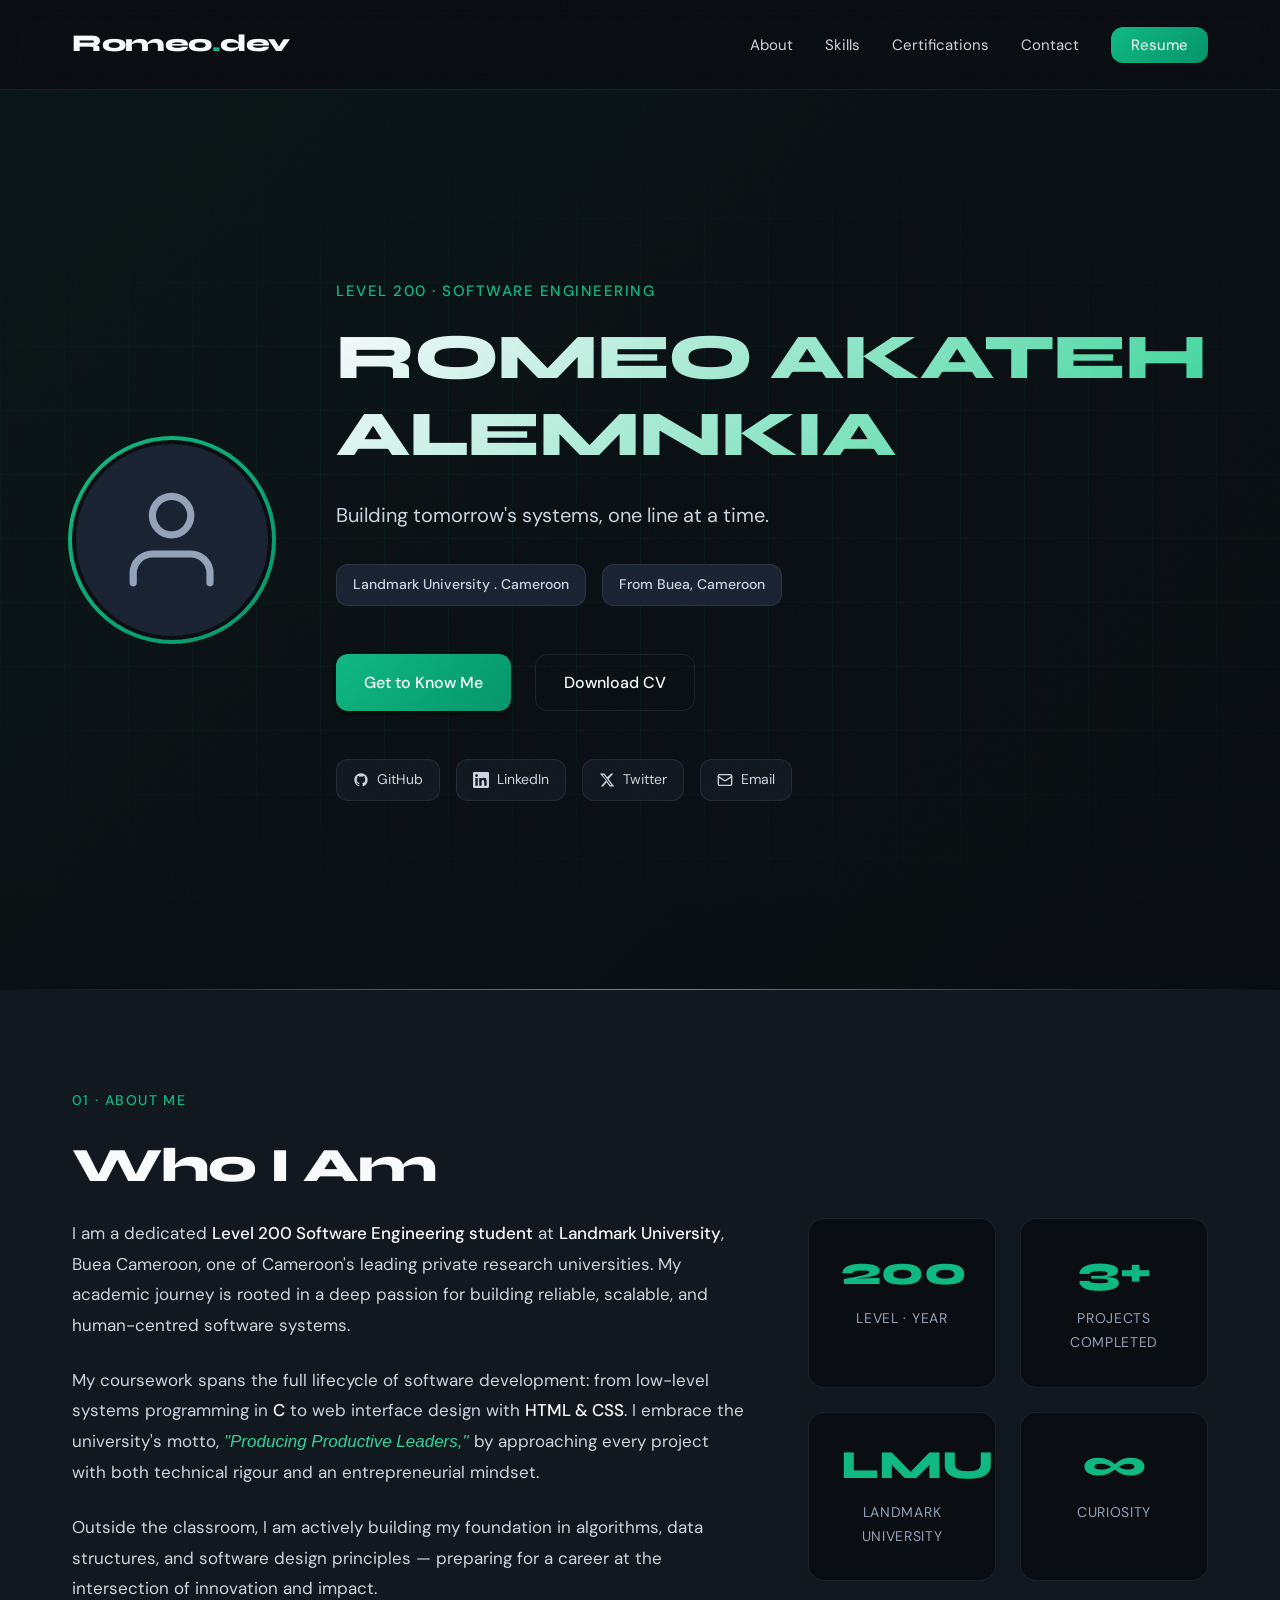
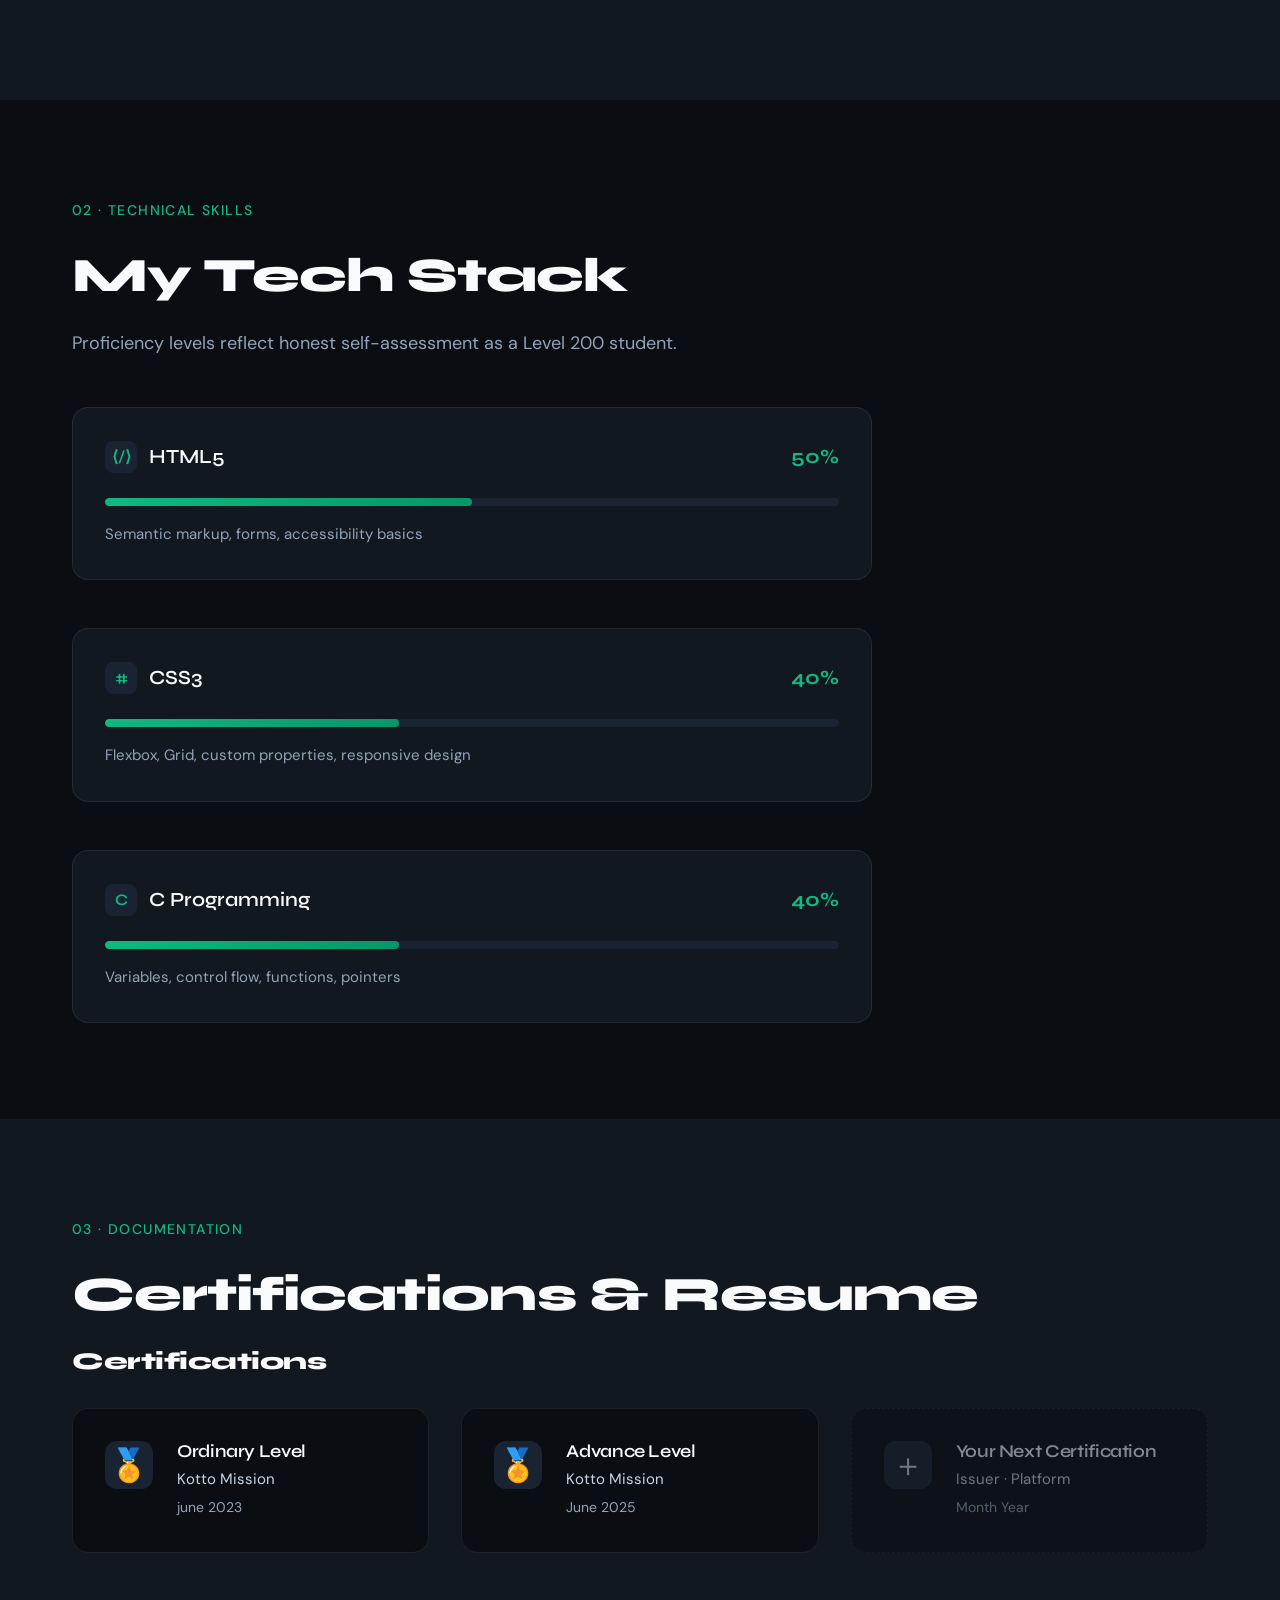
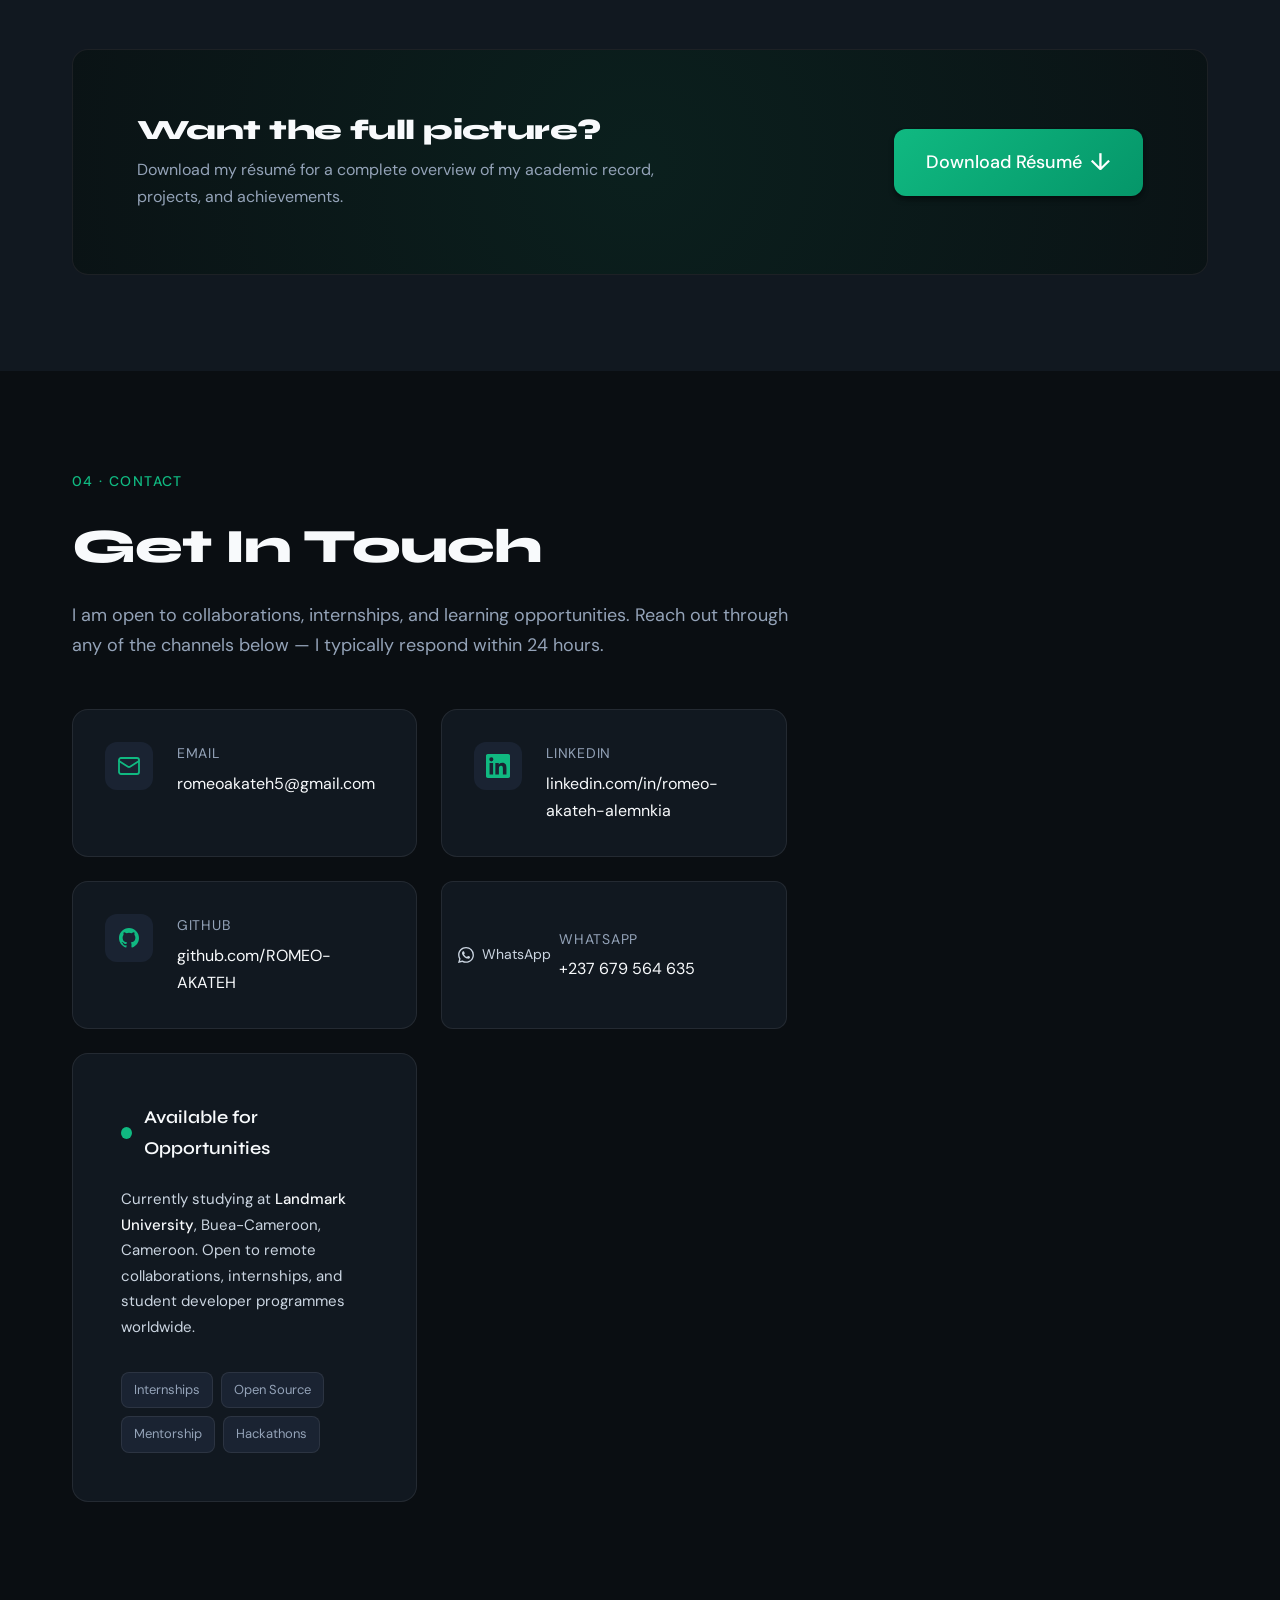
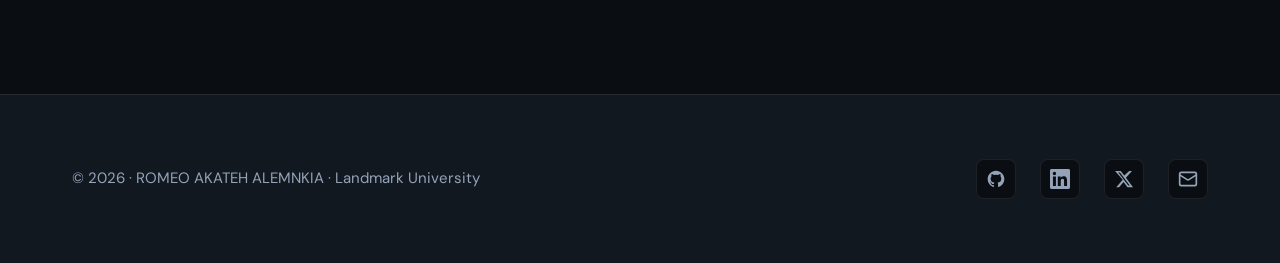
==== commit 38562ebe: "Update print statement from 'Hello' to 'Goodbye'" ====
--- a/index.html
+++ b/index.html
@@ -100,7 +100,7 @@
           <article class="about-bio">
             <p>
               I am a dedicated <strong>Level 200 Software Engineering student</strong> at
-              <strong>Landmark University</strong>, Buea Cameroon, one of Cameroom's
+              <strong>Landmark University</strong>, Buea Cameroon, one of Cameroon's
               leading private research universities. My academic journey is rooted in a
               deep passion for building reliable, scalable, and human-centred software systems.
             </p>
@@ -160,7 +160,7 @@
               </span>
               <span class="skill-percent">50%</span>
             </div>
-            <div class="progress-track" role="progressbar" aria-valuenow="50" aria-valuemin="0" aria-valuemax="100" aria-label="HTML5 proficiency: 50%">
+            <div class="progress-track" role="progressbar" aria-valuenow="50" aria-valuemin="0" aria-valuemax="100" aria-label="HTML proficiency: 50%">
               <div class="progress-fill" style="--fill: 50%;"></div>
             </div>
             <p class="skill-note">Semantic markup, forms, accessibility basics</p>
@@ -175,7 +175,7 @@
               </span>
               <span class="skill-percent">40%</span>
             </div>
-            <div class="progress-track" role="progressbar" aria-valuenow="40" aria-valuemin="0" aria-valuemax="100" aria-label="CSS3 proficiency: 40%">
+            <div class="progress-track" role="progressbar" aria-valuenow="40" aria-valuemin="0" aria-valuemax="100" aria-label="CSS proficiency: 40%">
               <div class="progress-fill" style="--fill: 40%;"></div>
             </div>
             <p class="skill-note">Flexbox, Grid, custom properties, responsive design</p>
@@ -323,7 +323,7 @@
             </div>
             <p class="avail-body">
               Currently studying at <strong>Landmark University</strong>, Buea-Cameroon,
-              Cameroon. Originally from Buea, Cameroon. Open to remote collaborations, internships,
+              Cameroon.  Open to remote collaborations, internships,
               and student developer programmes worldwide.
             </p>
             <div class="avail-tags">
@@ -375,4 +375,4 @@
   </script>
  
 </body>
-</html>+</html>
--- a/index.css
+++ b/index.css
@@ -0,0 +1,1184 @@
+/* =====================================================
+   ROMEO AKATEH ALEMNKIA — Portfolio Stylesheet
+   Modern Editorial Design System
+   ===================================================== */
+
+/* ===================== CSS RESET & BASE ===================== */
+
+*, *::before, *::after {
+  box-sizing: border-box;
+  margin: 0;
+  padding: 0;
+}
+
+:root {
+  /* === Color Palette: Sophisticated Dark with Emerald Accent === */
+  --color-bg-primary: #0a0e12;
+  --color-bg-secondary: #111820;
+  --color-bg-tertiary: #1a2332;
+  --color-bg-elevated: #1f2937;
+  
+  --color-text-primary: #f8fafc;
+  --color-text-secondary: #cbd5e1;
+  --color-text-muted: #94a3b8;
+  
+  --color-accent-primary: #10b981;
+  --color-accent-secondary: #059669;
+  --color-accent-light: #34d399;
+  
+  --color-border: rgba(255, 255, 255, 0.08);
+  --color-border-hover: rgba(255, 255, 255, 0.16);
+  
+  /* === Typography === */
+  --font-display: 'Syne', sans-serif;
+  --font-body: 'DM Sans', sans-serif;
+  
+  /* === Spacing === */
+  --space-xs: 0.5rem;
+  --space-sm: 1rem;
+  --space-md: 1.5rem;
+  --space-lg: 2rem;
+  --space-xl: 3rem;
+  --space-2xl: 4rem;
+  --space-3xl: 6rem;
+  
+  /* === Border Radius === */
+  --radius-sm: 0.375rem;
+  --radius-md: 0.5rem;
+  --radius-lg: 0.75rem;
+  --radius-xl: 1rem;
+  
+  /* === Transitions === */
+  --transition-fast: 150ms cubic-bezier(0.4, 0, 0.2, 1);
+  --transition-base: 250ms cubic-bezier(0.4, 0, 0.2, 1);
+  --transition-slow: 350ms cubic-bezier(0.4, 0, 0.2, 1);
+  
+  /* === Shadows === */
+  --shadow-sm: 0 1px 2px 0 rgba(0, 0, 0, 0.3);
+  --shadow-md: 0 4px 6px -1px rgba(0, 0, 0, 0.4), 0 2px 4px -1px rgba(0, 0, 0, 0.3);
+  --shadow-lg: 0 10px 15px -3px rgba(0, 0, 0, 0.5), 0 4px 6px -2px rgba(0, 0, 0, 0.3);
+  --shadow-xl: 0 20px 25px -5px rgba(0, 0, 0, 0.5), 0 10px 10px -5px rgba(0, 0, 0, 0.3);
+  
+  /* === Gradients === */
+  --gradient-hero: linear-gradient(135deg, 
+    rgba(16, 185, 129, 0.05) 0%, 
+    rgba(5, 150, 105, 0.02) 50%, 
+    transparent 100%);
+  --gradient-accent: linear-gradient(135deg, var(--color-accent-primary), var(--color-accent-secondary));
+}
+
+html {
+  scroll-behavior: smooth;
+  font-size: 16px;
+}
+
+body {
+  font-family: var(--font-body);
+  font-weight: 400;
+  line-height: 1.7;
+  color: var(--color-text-secondary);
+  background-color: var(--color-bg-primary);
+  -webkit-font-smoothing: antialiased;
+  -moz-osx-font-smoothing: grayscale;
+  overflow-x: hidden;
+}
+
+/* Add subtle grain texture to body */
+body::before {
+  content: '';
+  position: fixed;
+  top: 0;
+  left: 0;
+  width: 100%;
+  height: 100%;
+  background-image: url("data:image/svg+xml,%3Csvg viewBox='0 0 400 400' xmlns='http://www.w3.org/2000/svg'%3E%3Cfilter id='noiseFilter'%3E%3CfeTurbulence type='fractalNoise' baseFrequency='0.9' numOctaves='4' stitchTiles='stitch'/%3E%3C/filter%3E%3Crect width='100%25' height='100%25' filter='url(%23noiseFilter)' opacity='0.03'/%3E%3C/svg%3E");
+  pointer-events: none;
+  z-index: 9999;
+  opacity: 0.4;
+}
+
+/* ===================== TYPOGRAPHY ===================== */
+
+h1, h2, h3, h4, h5, h6 {
+  font-family: var(--font-display);
+  font-weight: 800;
+  line-height: 1.2;
+  color: var(--color-text-primary);
+  letter-spacing: -0.02em;
+}
+
+h1 { font-size: clamp(2.5rem, 5vw, 4rem); }
+h2 { font-size: clamp(2rem, 4vw, 3rem); }
+h3 { font-size: clamp(1.5rem, 3vw, 2rem); }
+h4 { font-size: clamp(1.25rem, 2.5vw, 1.5rem); }
+
+p {
+  max-width: 65ch;
+}
+
+strong {
+  color: var(--color-text-primary);
+  font-weight: 500;
+}
+
+em {
+  color: var(--color-accent-light);
+  font-style: italic;
+}
+
+a {
+  color: inherit;
+  text-decoration: none;
+  transition: color var(--transition-fast);
+}
+
+/* ===================== LAYOUT UTILITIES ===================== */
+
+.container {
+  width: 100%;
+  max-width: 1200px;
+  margin: 0 auto;
+  padding: 0 var(--space-lg);
+}
+
+.section-pad {
+  padding: var(--space-3xl) 0;
+}
+
+.section-label {
+  font-family: var(--font-body);
+  font-size: 0.875rem;
+  font-weight: 500;
+  text-transform: uppercase;
+  letter-spacing: 0.1em;
+  color: var(--color-accent-primary);
+  margin-bottom: var(--space-md);
+  display: inline-block;
+}
+
+.section-title {
+  margin-bottom: var(--space-md);
+}
+
+.section-subtitle {
+  color: var(--color-text-muted);
+  font-size: 1.125rem;
+  margin-bottom: var(--space-xl);
+  max-width: 60ch;
+}
+
+/* ===================== HEADER / NAVIGATION ===================== */
+
+.site-header {
+  position: sticky;
+  top: 0;
+  z-index: 1000;
+  background: rgba(10, 14, 18, 0.8);
+  backdrop-filter: blur(12px);
+  border-bottom: 1px solid var(--color-border);
+  transition: all var(--transition-base);
+}
+
+.nav-container {
+  max-width: 1200px;
+  margin: 0 auto;
+  padding: var(--space-md) var(--space-lg);
+  display: flex;
+  justify-content: space-between;
+  align-items: center;
+}
+
+.nav-logo {
+  font-family: var(--font-display);
+  font-size: 1.5rem;
+  font-weight: 800;
+  color: var(--color-text-primary);
+  letter-spacing: -0.02em;
+}
+
+.nav-logo .accent {
+  color: var(--color-accent-primary);
+}
+
+.nav-links {
+  display: flex;
+  list-style: none;
+  gap: var(--space-lg);
+  align-items: center;
+}
+
+.nav-links a {
+  font-size: 0.9375rem;
+  font-weight: 400;
+  color: var(--color-text-secondary);
+  position: relative;
+  padding: 0.25rem 0;
+  transition: color var(--transition-fast);
+}
+
+.nav-links a:hover {
+  color: var(--color-text-primary);
+}
+
+.nav-links a::after {
+  content: '';
+  position: absolute;
+  bottom: 0;
+  left: 0;
+  width: 0;
+  height: 2px;
+  background: var(--gradient-accent);
+  transition: width var(--transition-base);
+}
+
+.nav-links a:hover::after {
+  width: 100%;
+}
+
+.nav-cta {
+  padding: 0.5rem 1.25rem !important;
+  background: var(--gradient-accent);
+  color: white !important;
+  border-radius: var(--radius-lg);
+  font-weight: 500;
+  transition: all var(--transition-fast);
+}
+
+.nav-cta::after {
+  display: none;
+}
+
+.nav-cta:hover {
+  transform: translateY(-2px);
+  box-shadow: var(--shadow-lg);
+}
+
+/* ===================== HERO SECTION ===================== */
+
+.hero {
+  position: relative;
+  min-height: 100vh;
+  display: flex;
+  align-items: center;
+  overflow: hidden;
+  background: var(--gradient-hero);
+}
+
+.hero-bg-grid {
+  position: absolute;
+  inset: 0;
+  background-image: 
+    linear-gradient(rgba(16, 185, 129, 0.05) 1px, transparent 1px),
+    linear-gradient(90deg, rgba(16, 185, 129, 0.05) 1px, transparent 1px);
+  background-size: 4rem 4rem;
+  mask-image: radial-gradient(ellipse 80% 50% at 50% 50%, black 40%, transparent 100%);
+  -webkit-mask-image: radial-gradient(ellipse 80% 50% at 50% 50%, black 40%, transparent 100%);
+  animation: gridPulse 8s ease-in-out infinite;
+}
+
+@keyframes gridPulse {
+  0%, 100% { opacity: 0.3; }
+  50% { opacity: 0.5; }
+}
+
+.hero-content {
+  max-width: 1200px;
+  margin: 0 auto;
+  padding: var(--space-3xl) var(--space-lg);
+  display: grid;
+  grid-template-columns: auto 1fr;
+  gap: var(--space-2xl);
+  align-items: center;
+  position: relative;
+  z-index: 1;
+}
+
+/* Profile Photo */
+.profile-photo-wrapper {
+  width: 200px;
+  height: 200px;
+  position: relative;
+  animation: fadeInUp 0.8s ease-out;
+}
+
+.profile-photo-wrapper::before {
+  content: '';
+  position: absolute;
+  inset: -4px;
+  background: var(--gradient-accent);
+  border-radius: 50%;
+  animation: rotate 8s linear infinite;
+}
+
+@keyframes rotate {
+  from { transform: rotate(0deg); }
+  to { transform: rotate(360deg); }
+}
+
+.profile-photo,
+.profile-fallback {
+  width: 100%;
+  height: 100%;
+  border-radius: 50%;
+  object-fit: cover;
+  border: 4px solid var(--color-bg-primary);
+  position: relative;
+  z-index: 1;
+}
+
+.profile-fallback {
+  background: var(--color-bg-tertiary);
+  display: flex;
+  align-items: center;
+  justify-content: center;
+  color: var(--color-text-muted);
+}
+
+.profile-fallback svg {
+  width: 60%;
+  height: 60%;
+}
+
+/* Hero Text */
+.hero-text {
+  animation: fadeInUp 0.8s ease-out 0.2s backwards;
+}
+
+.hero-label {
+  font-size: 0.9375rem;
+  font-weight: 500;
+  text-transform: uppercase;
+  letter-spacing: 0.1em;
+  color: var(--color-accent-primary);
+  margin-bottom: var(--space-sm);
+}
+
+.hero-name {
+  font-size: clamp(2.5rem, 5vw, 4rem);
+  margin-bottom: var(--space-md);
+  background: linear-gradient(135deg, var(--color-text-primary), var(--color-accent-light));
+  -webkit-background-clip: text;
+  -webkit-text-fill-color: transparent;
+  background-clip: text;
+}
+
+.hero-tagline {
+  font-size: 1.25rem;
+  color: var(--color-text-secondary);
+  margin-bottom: var(--space-lg);
+}
+
+.hero-institution {
+  display: flex;
+  gap: var(--space-sm);
+  flex-wrap: wrap;
+  margin-bottom: var(--space-xl);
+}
+
+.badge {
+  display: inline-block;
+  padding: 0.5rem 1rem;
+  background: var(--color-bg-tertiary);
+  border: 1px solid var(--color-border);
+  border-radius: var(--radius-lg);
+  font-size: 0.875rem;
+  font-weight: 500;
+  color: var(--color-text-secondary);
+  transition: all var(--transition-fast);
+}
+
+.badge:hover {
+  border-color: var(--color-accent-primary);
+  transform: translateY(-2px);
+}
+
+/* Hero Actions */
+.hero-actions {
+  display: flex;
+  gap: var(--space-md);
+  flex-wrap: wrap;
+  margin-bottom: var(--space-xl);
+}
+
+.btn {
+  display: inline-flex;
+  align-items: center;
+  gap: 0.5rem;
+  padding: 0.875rem 1.75rem;
+  font-family: var(--font-body);
+  font-size: 1rem;
+  font-weight: 500;
+  border-radius: var(--radius-lg);
+  cursor: pointer;
+  transition: all var(--transition-base);
+  border: none;
+  text-decoration: none;
+}
+
+.btn-primary {
+  background: var(--gradient-accent);
+  color: white;
+  box-shadow: var(--shadow-md);
+}
+
+.btn-primary:hover {
+  transform: translateY(-2px);
+  box-shadow: var(--shadow-xl);
+}
+
+.btn-outline {
+  background: transparent;
+  color: var(--color-text-primary);
+  border: 1px solid var(--color-border);
+}
+
+.btn-outline:hover {
+  border-color: var(--color-accent-primary);
+  background: rgba(16, 185, 129, 0.05);
+  transform: translateY(-2px);
+}
+
+.btn-large {
+  padding: 1.125rem 2rem;
+  font-size: 1.125rem;
+}
+
+.btn-arrow {
+  font-size: 1.5rem;
+  line-height: 1;
+}
+
+/* Hero Socials */
+.hero-socials {
+  display: flex;
+  gap: var(--space-sm);
+  flex-wrap: wrap;
+}
+
+.social-pill {
+  display: inline-flex;
+  align-items: center;
+  gap: 0.5rem;
+  padding: 0.5rem 1rem;
+  background: var(--color-bg-secondary);
+  border: 1px solid var(--color-border);
+  border-radius: var(--radius-lg);
+  font-size: 0.875rem;
+  color: var(--color-text-secondary);
+  transition: all var(--transition-fast);
+}
+
+.social-pill:hover {
+  background: var(--color-bg-tertiary);
+  border-color: var(--color-accent-primary);
+  color: var(--color-text-primary);
+  transform: translateY(-2px);
+}
+
+.social-icon {
+  width: 1rem;
+  height: 1rem;
+  flex-shrink: 0;
+}
+
+/* Hero Divider */
+.hero-divider {
+  position: absolute;
+  bottom: 0;
+  left: 0;
+  right: 0;
+  height: 1px;
+  background: linear-gradient(90deg, 
+    transparent, 
+    var(--color-accent-primary), 
+    transparent);
+}
+
+/* Fade in animation */
+@keyframes fadeInUp {
+  from {
+    opacity: 0;
+    transform: translateY(30px);
+  }
+  to {
+    opacity: 1;
+    transform: translateY(0);
+  }
+}
+
+/* ===================== ABOUT SECTION ===================== */
+
+.about {
+  background: var(--color-bg-secondary);
+}
+
+.about-grid {
+  display: grid;
+  grid-template-columns: 1fr 400px;
+  gap: var(--space-2xl);
+  align-items: start;
+}
+
+.about-bio {
+  display: flex;
+  flex-direction: column;
+  gap: var(--space-md);
+}
+
+.about-bio p {
+  font-size: 1.0625rem;
+  line-height: 1.8;
+}
+
+.about-stats {
+  display: grid;
+  grid-template-columns: repeat(2, 1fr);
+  gap: var(--space-md);
+}
+
+.stat-card {
+  background: var(--color-bg-primary);
+  border: 1px solid var(--color-border);
+  border-radius: var(--radius-xl);
+  padding: var(--space-lg);
+  text-align: center;
+  transition: all var(--transition-base);
+  position: relative;
+  overflow: hidden;
+}
+
+.stat-card::before {
+  content: '';
+  position: absolute;
+  top: 0;
+  left: 0;
+  right: 0;
+  height: 3px;
+  background: var(--gradient-accent);
+  transform: scaleX(0);
+  transition: transform var(--transition-base);
+}
+
+.stat-card:hover::before {
+  transform: scaleX(1);
+}
+
+.stat-card:hover {
+  border-color: var(--color-accent-primary);
+  transform: translateY(-4px);
+  box-shadow: var(--shadow-lg);
+}
+
+.stat-number {
+  display: block;
+  font-family: var(--font-display);
+  font-size: 2.5rem;
+  font-weight: 800;
+  color: var(--color-accent-primary);
+  line-height: 1;
+  margin-bottom: var(--space-sm);
+}
+
+.stat-desc {
+  display: block;
+  font-size: 0.875rem;
+  color: var(--color-text-muted);
+  text-transform: uppercase;
+  letter-spacing: 0.05em;
+}
+
+/* ===================== SKILLS SECTION ===================== */
+
+.skills {
+  background: var(--color-bg-primary);
+}
+
+.skills-matrix {
+  display: flex;
+  flex-direction: column;
+  gap: var(--space-xl);
+  max-width: 800px;
+}
+
+.skill-item {
+  background: var(--color-bg-secondary);
+  border: 1px solid var(--color-border);
+  border-radius: var(--radius-xl);
+  padding: var(--space-lg);
+  transition: all var(--transition-base);
+}
+
+.skill-item:hover {
+  border-color: var(--color-accent-primary);
+  box-shadow: var(--shadow-md);
+}
+
+.skill-header {
+  display: flex;
+  justify-content: space-between;
+  align-items: center;
+  margin-bottom: var(--space-md);
+}
+
+.skill-name {
+  display: flex;
+  align-items: center;
+  gap: 0.75rem;
+  font-family: var(--font-display);
+  font-size: 1.25rem;
+  font-weight: 600;
+  color: var(--color-text-primary);
+}
+
+.skill-icon {
+  display: inline-flex;
+  align-items: center;
+  justify-content: center;
+  width: 2rem;
+  height: 2rem;
+  background: var(--color-bg-tertiary);
+  border-radius: var(--radius-md);
+  font-size: 1rem;
+  color: var(--color-accent-primary);
+}
+
+.skill-percent {
+  font-family: var(--font-display);
+  font-size: 1.25rem;
+  font-weight: 700;
+  color: var(--color-accent-primary);
+}
+
+.progress-track {
+  height: 8px;
+  background: var(--color-bg-tertiary);
+  border-radius: 999px;
+  overflow: hidden;
+  position: relative;
+  margin-bottom: var(--space-sm);
+}
+
+.progress-fill {
+  height: 100%;
+  width: var(--fill);
+  background: var(--gradient-accent);
+  border-radius: 999px;
+  position: relative;
+  transition: width 1s cubic-bezier(0.65, 0, 0.35, 1);
+  animation: progressShine 2s infinite;
+}
+
+@keyframes progressShine {
+  0%, 100% { opacity: 1; }
+  50% { opacity: 0.8; }
+}
+
+.skill-note {
+  font-size: 0.9375rem;
+  color: var(--color-text-muted);
+  margin: 0;
+}
+
+/* ===================== DOCUMENTATION / CERTIFICATIONS ===================== */
+
+.documentation {
+  background: var(--color-bg-secondary);
+}
+
+.subsection-title {
+  font-size: 1.5rem;
+  margin-bottom: var(--space-lg);
+  color: var(--color-text-primary);
+}
+
+.cert-grid {
+  display: grid;
+  grid-template-columns: repeat(auto-fit, minmax(280px, 1fr));
+  gap: var(--space-lg);
+  margin-bottom: var(--space-3xl);
+}
+
+.cert-card {
+  background: var(--color-bg-primary);
+  border: 1px solid var(--color-border);
+  border-radius: var(--radius-xl);
+  padding: var(--space-lg);
+  display: flex;
+  gap: var(--space-md);
+  align-items: start;
+  transition: all var(--transition-base);
+  position: relative;
+  overflow: hidden;
+}
+
+.cert-card::before {
+  content: '';
+  position: absolute;
+  top: 0;
+  left: 0;
+  right: 0;
+  height: 3px;
+  background: var(--gradient-accent);
+  transform: scaleX(0);
+  transform-origin: left;
+  transition: transform var(--transition-base);
+}
+
+.cert-card:hover::before {
+  transform: scaleX(1);
+}
+
+.cert-card:hover {
+  border-color: var(--color-accent-primary);
+  transform: translateY(-4px);
+  box-shadow: var(--shadow-lg);
+}
+
+.cert-card--placeholder {
+  opacity: 0.5;
+  border-style: dashed;
+}
+
+.cert-card--placeholder:hover {
+  opacity: 0.7;
+}
+
+.cert-icon {
+  font-size: 2rem;
+  flex-shrink: 0;
+  width: 3rem;
+  height: 3rem;
+  display: flex;
+  align-items: center;
+  justify-content: center;
+  background: var(--color-bg-tertiary);
+  border-radius: var(--radius-lg);
+}
+
+.cert-body {
+  flex: 1;
+}
+
+.cert-title {
+  font-size: 1.125rem;
+  font-weight: 600;
+  color: var(--color-text-primary);
+  margin-bottom: 0.25rem;
+}
+
+.cert-issuer {
+  font-size: 0.9375rem;
+  color: var(--color-text-secondary);
+  margin-bottom: 0.25rem;
+}
+
+.cert-date {
+  font-size: 0.875rem;
+  color: var(--color-text-muted);
+  display: block;
+}
+
+/* Resume CTA */
+.resume-cta {
+  background: var(--color-bg-primary);
+  border: 1px solid var(--color-border);
+  border-radius: var(--radius-xl);
+  padding: var(--space-2xl);
+  display: flex;
+  justify-content: space-between;
+  align-items: center;
+  gap: var(--space-xl);
+  position: relative;
+  overflow: hidden;
+}
+
+.resume-cta::before {
+  content: '';
+  position: absolute;
+  top: -50%;
+  left: -50%;
+  width: 200%;
+  height: 200%;
+  background: radial-gradient(circle, rgba(16, 185, 129, 0.1) 0%, transparent 70%);
+  animation: rotateBg 15s linear infinite;
+}
+
+@keyframes rotateBg {
+  from { transform: rotate(0deg); }
+  to { transform: rotate(360deg); }
+}
+
+.resume-cta-text {
+  position: relative;
+  z-index: 1;
+}
+
+.resume-cta h3 {
+  font-size: 1.75rem;
+  margin-bottom: 0.5rem;
+}
+
+.resume-cta p {
+  color: var(--color-text-muted);
+  max-width: 50ch;
+}
+
+.resume-cta .btn {
+  position: relative;
+  z-index: 1;
+  flex-shrink: 0;
+}
+
+/* ===================== CONTACT SECTION ===================== */
+
+.contact {
+  background: var(--color-bg-primary);
+}
+
+.contact-layout {
+  display: grid;
+  grid-template-columns: 2fr 1fr;
+  gap: var(--space-2xl);
+}
+
+.contact-cards {
+  display: grid;
+  grid-template-columns: repeat(auto-fit, minmax(250px, 1fr));
+  gap: var(--space-md);
+}
+
+.contact-card {
+  background: var(--color-bg-secondary);
+  border: 1px solid var(--color-border);
+  border-radius: var(--radius-xl);
+  padding: var(--space-lg);
+  display: flex;
+  gap: var(--space-md);
+  align-items: start;
+  transition: all var(--transition-base);
+  text-decoration: none;
+  position: relative;
+  overflow: hidden;
+}
+
+.contact-card::before {
+  content: '';
+  position: absolute;
+  inset: 0;
+  background: linear-gradient(135deg, rgba(16, 185, 129, 0.05), transparent);
+  opacity: 0;
+  transition: opacity var(--transition-base);
+}
+
+.contact-card:hover::before {
+  opacity: 1;
+}
+
+.contact-card:hover {
+  border-color: var(--color-accent-primary);
+  transform: translateY(-4px);
+  box-shadow: var(--shadow-lg);
+}
+
+.contact-card-icon {
+  width: 3rem;
+  height: 3rem;
+  background: var(--color-bg-tertiary);
+  border-radius: var(--radius-lg);
+  display: flex;
+  align-items: center;
+  justify-content: center;
+  flex-shrink: 0;
+  transition: all var(--transition-base);
+  position: relative;
+  z-index: 1;
+}
+
+.contact-card:hover .contact-card-icon {
+  background: var(--gradient-accent);
+}
+
+.contact-card-icon svg {
+  width: 1.5rem;
+  height: 1.5rem;
+  color: var(--color-accent-primary);
+  transition: color var(--transition-fast);
+}
+
+.contact-card:hover .contact-card-icon svg {
+  color: white;
+}
+
+.contact-card-body {
+  flex: 1;
+  position: relative;
+  z-index: 1;
+}
+
+.contact-card-label {
+  display: block;
+  font-size: 0.875rem;
+  text-transform: uppercase;
+  letter-spacing: 0.05em;
+  color: var(--color-text-muted);
+  margin-bottom: 0.25rem;
+}
+
+.contact-card-value {
+  display: block;
+  font-size: 1rem;
+  color: var(--color-text-primary);
+  word-break: break-word;
+}
+
+/* Contact Availability */
+.contact-availability {
+  background: var(--color-bg-secondary);
+  border: 1px solid var(--color-border);
+  border-radius: var(--radius-xl);
+  padding: var(--space-xl);
+}
+
+.avail-header {
+  display: flex;
+  align-items: center;
+  gap: 0.75rem;
+  margin-bottom: var(--space-md);
+}
+
+.avail-dot {
+  width: 0.75rem;
+  height: 0.75rem;
+  background: var(--color-accent-primary);
+  border-radius: 50%;
+  animation: pulse 2s ease-in-out infinite;
+}
+
+@keyframes pulse {
+  0%, 100% { opacity: 1; box-shadow: 0 0 0 0 rgba(16, 185, 129, 0.4); }
+  50% { opacity: 0.8; box-shadow: 0 0 0 8px rgba(16, 185, 129, 0); }
+}
+
+.avail-status {
+  font-family: var(--font-display);
+  font-size: 1.125rem;
+  font-weight: 600;
+  color: var(--color-text-primary);
+}
+
+.avail-body {
+  font-size: 0.9375rem;
+  color: var(--color-text-secondary);
+  line-height: 1.7;
+  margin-bottom: var(--space-lg);
+}
+
+.avail-tags {
+  display: flex;
+  flex-wrap: wrap;
+  gap: 0.5rem;
+}
+
+.avail-tag {
+  display: inline-block;
+  padding: 0.375rem 0.75rem;
+  background: var(--color-bg-tertiary);
+  border: 1px solid var(--color-border);
+  border-radius: var(--radius-md);
+  font-size: 0.8125rem;
+  color: var(--color-text-muted);
+  transition: all var(--transition-fast);
+}
+
+.avail-tag:hover {
+  background: var(--color-bg-primary);
+  border-color: var(--color-accent-primary);
+  color: var(--color-accent-primary);
+}
+
+/* ===================== FOOTER ===================== */
+
+.site-footer {
+  background: var(--color-bg-secondary);
+  border-top: 1px solid var(--color-border);
+  padding: var(--space-2xl) 0;
+  margin-top: var(--space-3xl);
+}
+
+.footer-inner {
+  display: flex;
+  justify-content: space-between;
+  align-items: center;
+  flex-wrap: wrap;
+  gap: var(--space-lg);
+}
+
+.footer-copy {
+  font-size: 0.9375rem;
+  color: var(--color-text-muted);
+}
+
+.footer-socials {
+  display: flex;
+  gap: var(--space-md);
+}
+
+.footer-socials a {
+  width: 2.5rem;
+  height: 2.5rem;
+  display: flex;
+  align-items: center;
+  justify-content: center;
+  background: var(--color-bg-primary);
+  border: 1px solid var(--color-border);
+  border-radius: var(--radius-md);
+  color: var(--color-text-muted);
+  transition: all var(--transition-fast);
+}
+
+.footer-socials a:hover {
+  background: var(--gradient-accent);
+  border-color: var(--color-accent-primary);
+  color: white;
+  transform: translateY(-2px);
+}
+
+.footer-socials svg {
+  width: 1.25rem;
+  height: 1.25rem;
+}
+
+/* ===================== RESPONSIVE DESIGN ===================== */
+
+@media (max-width: 1024px) {
+  .hero-content {
+    grid-template-columns: 1fr;
+    text-align: center;
+  }
+  
+  .profile-photo-wrapper {
+    margin: 0 auto;
+  }
+  
+  .hero-actions,
+  .hero-socials {
+    justify-content: center;
+  }
+  
+  .about-grid {
+    grid-template-columns: 1fr;
+  }
+  
+  .contact-layout {
+    grid-template-columns: 1fr;
+  }
+}
+
+@media (max-width: 768px) {
+  :root {
+    --space-3xl: 4rem;
+  }
+  
+  .nav-links {
+    gap: var(--space-md);
+  }
+  
+  .nav-links li a {
+    font-size: 0.875rem;
+  }
+  
+  .about-stats {
+    grid-template-columns: 1fr 1fr;
+  }
+  
+  .cert-grid {
+    grid-template-columns: 1fr;
+  }
+  
+  .resume-cta {
+    flex-direction: column;
+    text-align: center;
+  }
+  
+  .contact-cards {
+    grid-template-columns: 1fr;
+  }
+  
+  .footer-inner {
+    flex-direction: column;
+    text-align: center;
+  }
+}
+
+@media (max-width: 640px) {
+  .container {
+    padding: 0 var(--space-md);
+  }
+  
+  .nav-container {
+    padding: var(--space-md);
+  }
+  
+  .nav-links {
+    flex-wrap: wrap;
+    justify-content: center;
+    gap: var(--space-sm);
+  }
+  
+  .hero-name {
+    font-size: 2rem;
+  }
+  
+  .hero-actions {
+    flex-direction: column;
+    width: 100%;
+  }
+  
+  .hero-actions .btn {
+    width: 100%;
+    justify-content: center;
+  }
+  
+  .about-stats {
+    grid-template-columns: 1fr;
+  }
+}
+
+/* ===================== ACCESSIBILITY ===================== */
+
+@media (prefers-reduced-motion: reduce) {
+  *,
+  *::before,
+  *::after {
+    animation-duration: 0.01ms !important;
+    animation-iteration-count: 1 !important;
+    transition-duration: 0.01ms !important;
+  }
+}
+
+/* Focus styles for keyboard navigation */
+a:focus-visible,
+button:focus-visible {
+  outline: 2px solid var(--color-accent-primary);
+  outline-offset: 2px;
+}
+
+/* ===================== PRINT STYLES ===================== */
+
+@media print {
+  .site-header,
+  .hero-socials,
+  .footer-socials,
+  .nav-cta {
+    display: none;
+  }
+  
+  body {
+    background: white;
+    color: black;
+  }
+  
+  .section-pad {
+    padding: 1rem 0;
+  }
+}
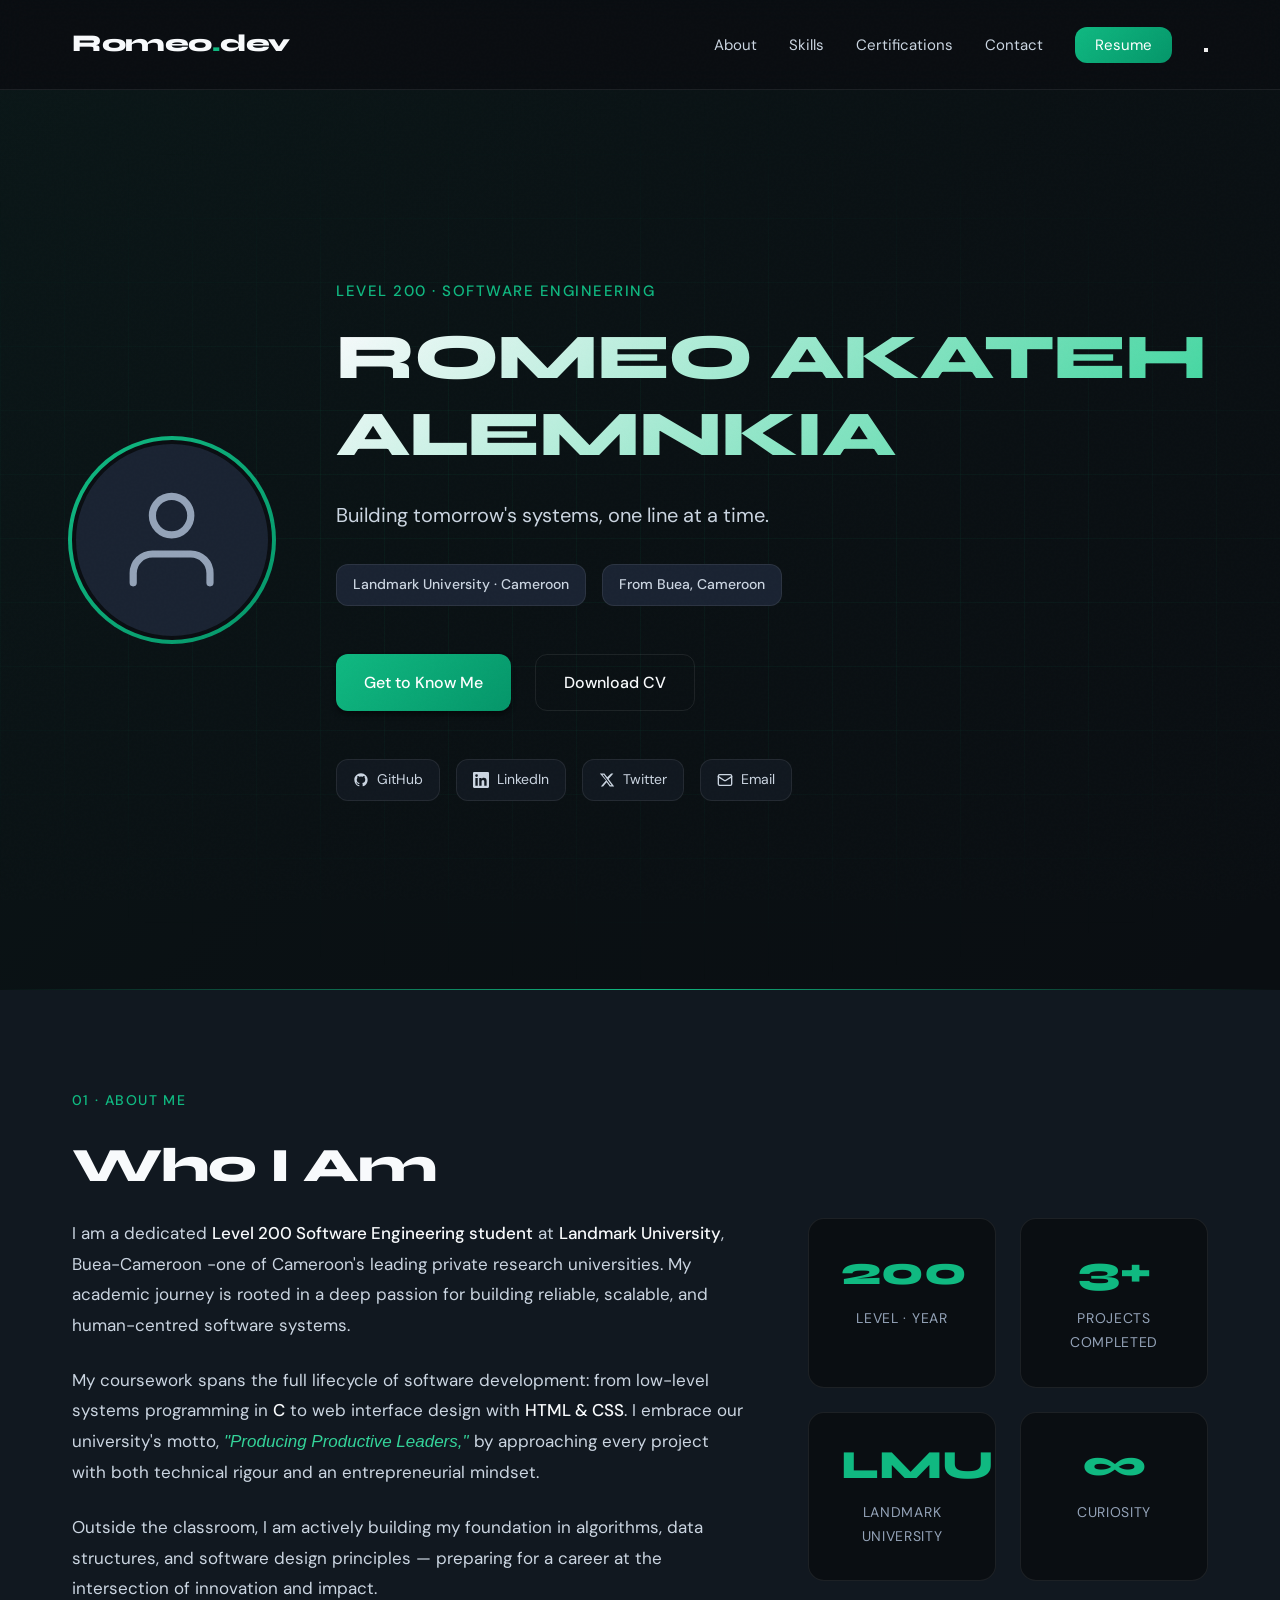
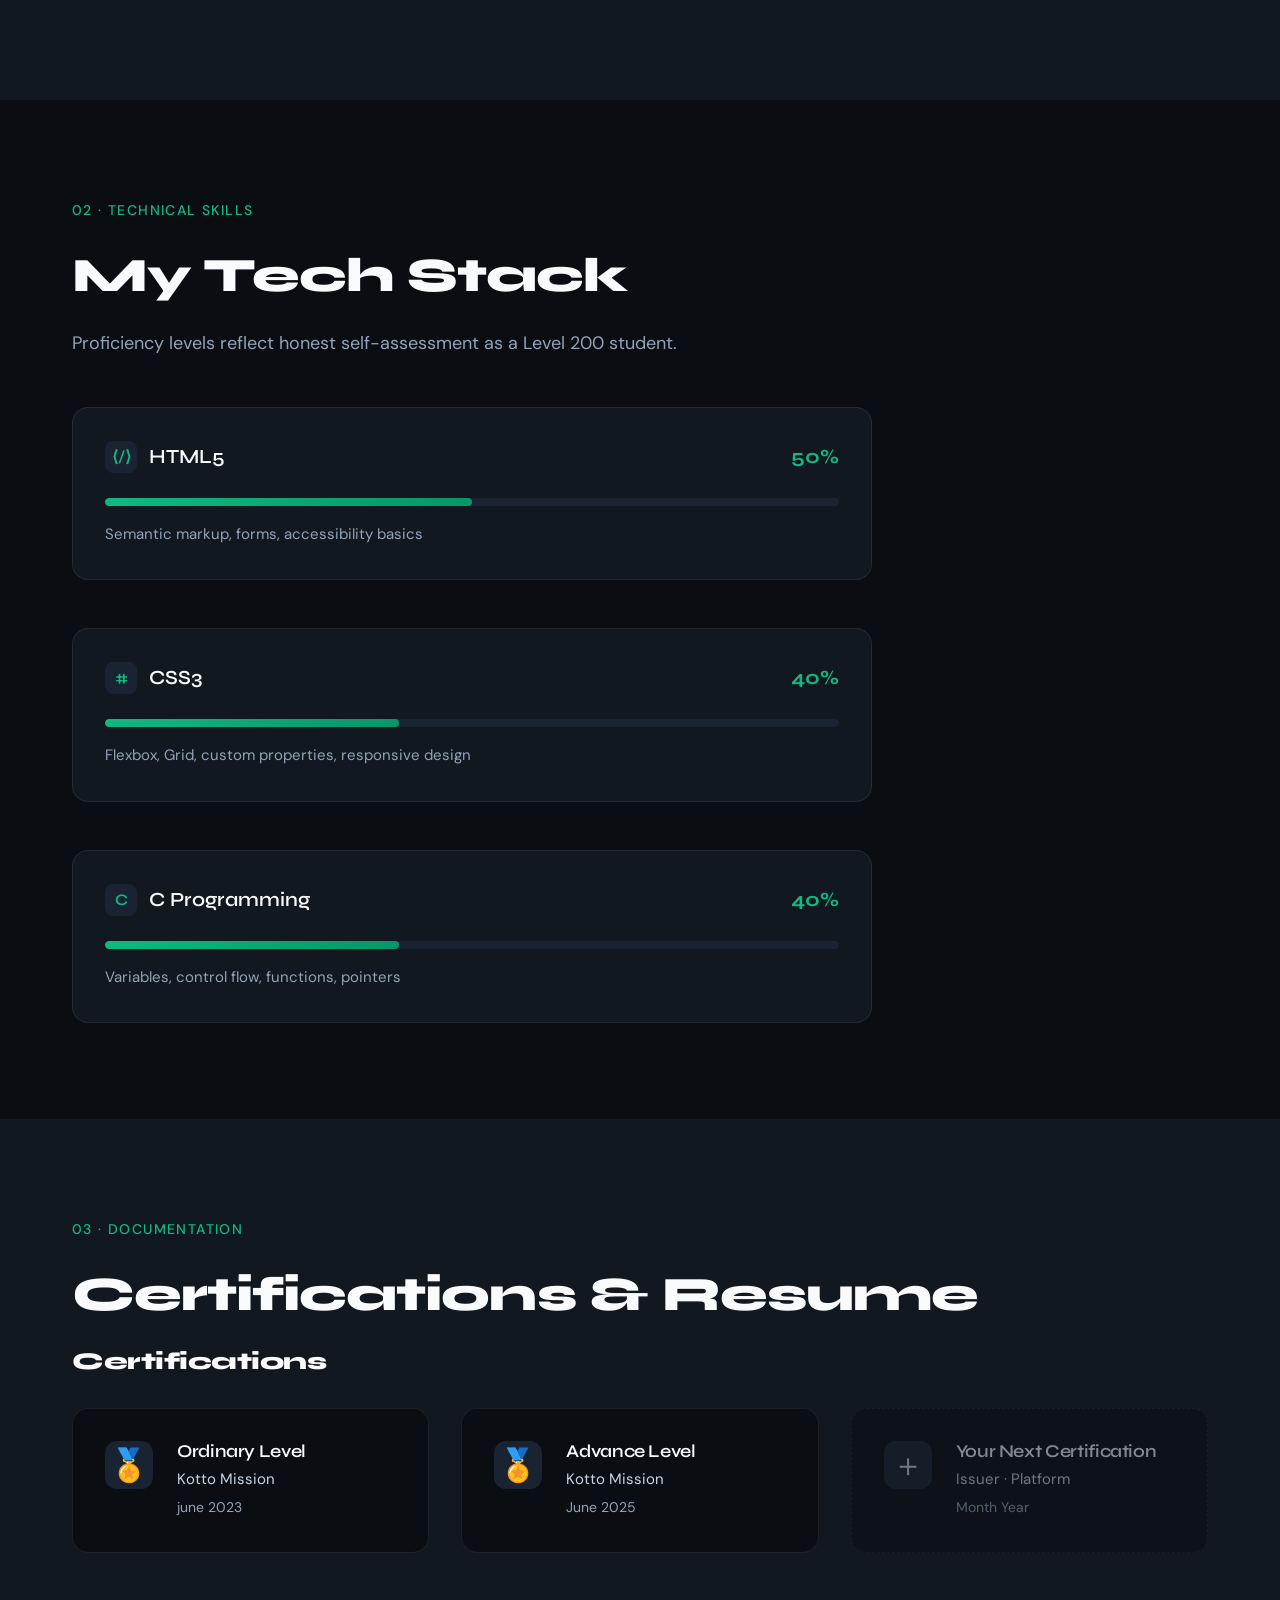
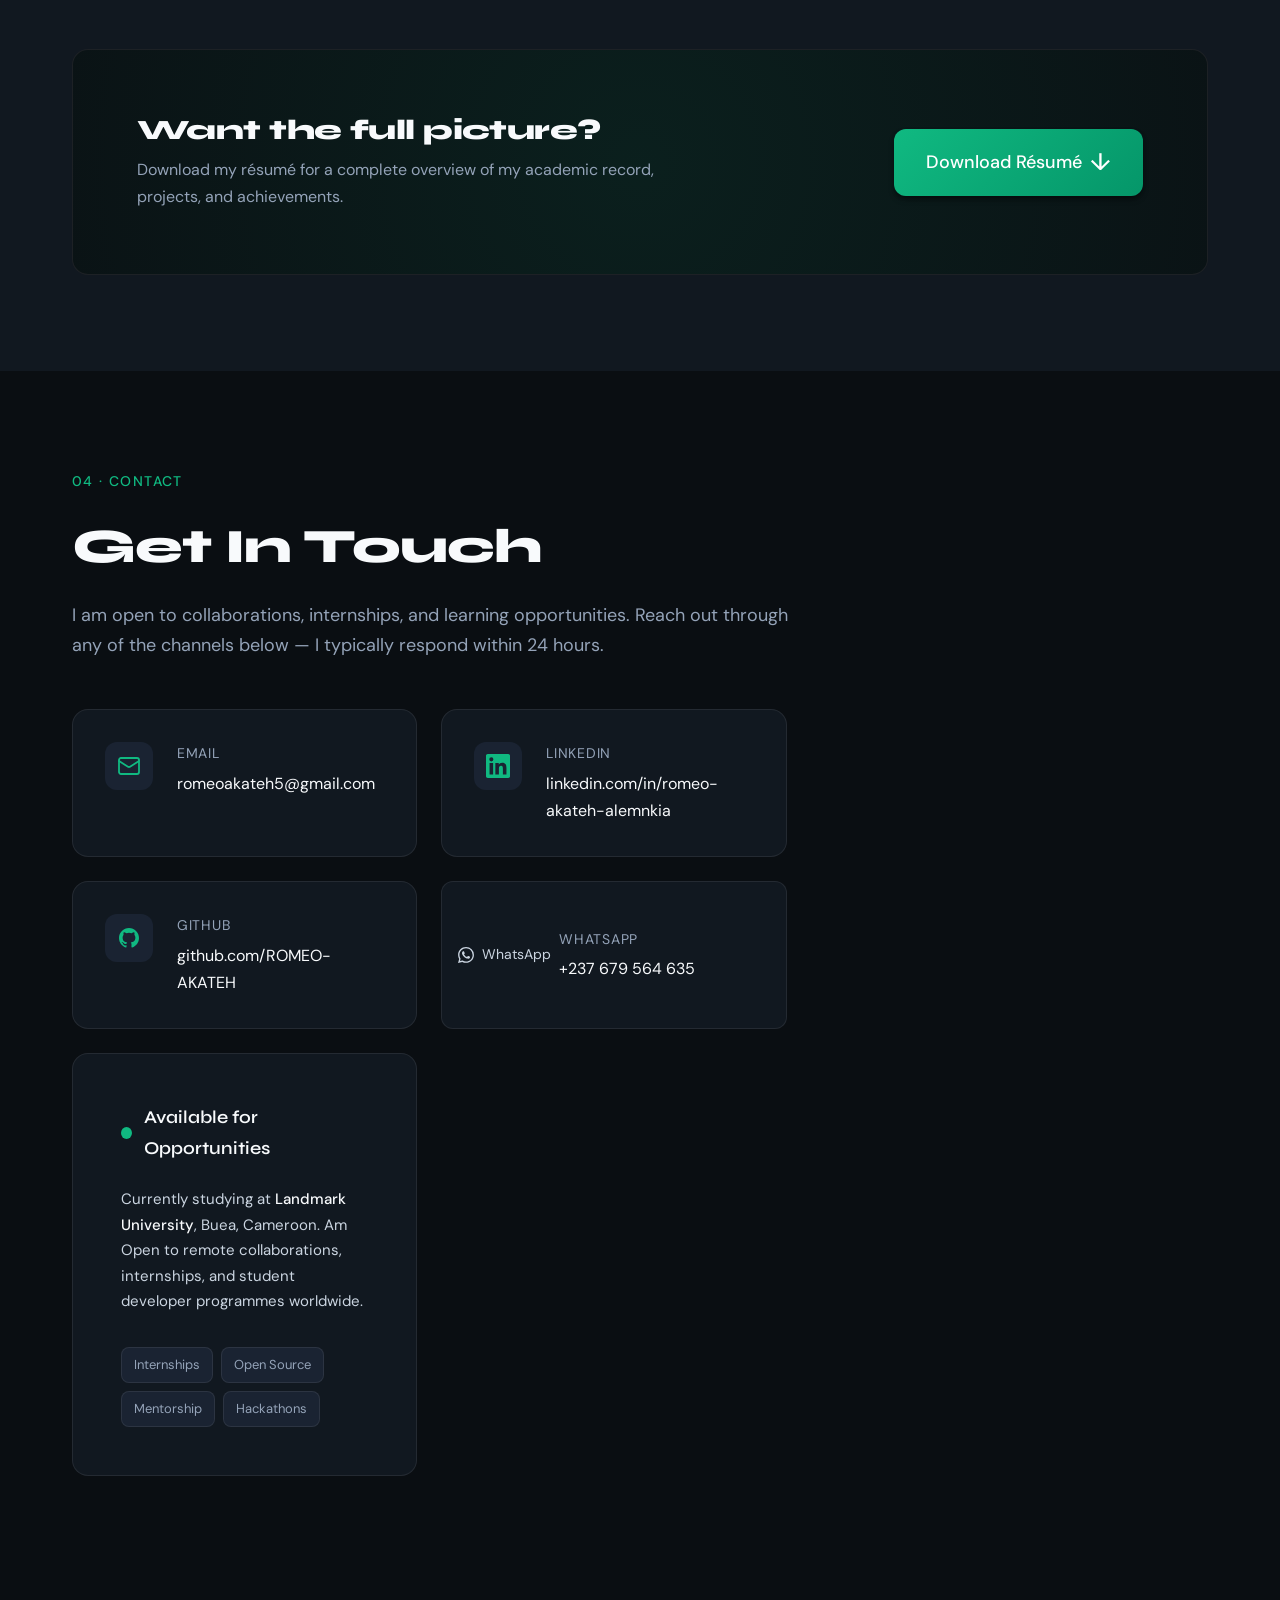
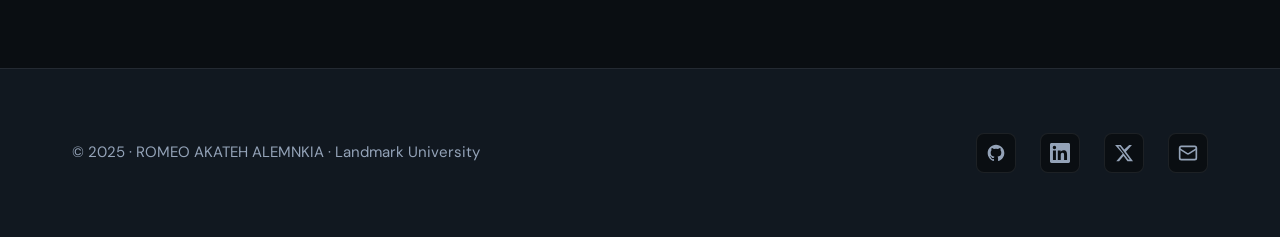
==== commit 7bf5dd17: "Update index.html" ====
--- a/index.html
+++ b/index.html
@@ -26,6 +26,12 @@
         <li><a href="#certifications">Certifications</a></li>
         <li><a href="#contact">Contact</a></li>
         <li><a href="#resume" class="nav-cta">Resume</a></li>
+        <!-- Theme Toggle Button -->
+        <li>
+          <button id="theme-toggle" class="theme-toggle" aria-label="Toggle dark/light mode">
+            <!-- Icon will be added by JavaScript -->
+          </button>
+        </li>
       </ul>
     </nav>
   </header>
@@ -56,7 +62,7 @@
           <h1 class="hero-name">ROMEO AKATEH ALEMNKIA</h1>
           <p class="hero-tagline">Building tomorrow's systems, one line at a time.</p>
           <p class="hero-institution">
-            <span class="badge">Landmark University . Cameroon</span>
+            <span class="badge">Landmark University · Cameroon</span>
             <span class="badge">From Buea, Cameroon</span>
           </p>
           <div class="hero-actions">
@@ -74,7 +80,7 @@
               <svg class="social-icon" viewBox="0 0 24 24" fill="currentColor" aria-hidden="true"><path d="M20.447 20.452h-3.554v-5.569c0-1.328-.027-3.037-1.852-3.037-1.853 0-2.136 1.445-2.136 2.939v5.667H9.351V9h3.414v1.561h.046c.477-.9 1.637-1.85 3.37-1.85 3.601 0 4.267 2.37 4.267 5.455v6.286zM5.337 7.433a2.062 2.062 0 0 1-2.063-2.065 2.064 2.064 0 1 1 2.063 2.065zm1.782 13.019H3.555V9h3.564v11.452zM22.225 0H1.771C.792 0 0 .774 0 1.729v20.542C0 23.227.792 24 1.771 24h20.451C23.2 24 24 23.227 24 22.271V1.729C24 .774 23.2 0 22.222 0h.003z"/></svg>
               LinkedIn
             </a>
-            <a href="https://twitter.com/Romeo Aketeh" class="social-pill" target="_blank" rel="noopener" aria-label="Twitter / X">
+            <a href="https://twitter.com/romeo_akateh" class="social-pill" target="_blank" rel="noopener" aria-label="Twitter / X">
               <svg class="social-icon" viewBox="0 0 24 24" fill="currentColor" aria-hidden="true"><path d="M18.244 2.25h3.308l-7.227 8.26 8.502 11.24H16.17l-4.714-6.231-5.401 6.231H2.744l7.737-8.835L1.254 2.25H8.08l4.253 5.622L18.244 2.25zm-1.161 17.52h1.833L7.084 4.126H5.117L17.083 19.77z"/></svg>
               Twitter
             </a>
@@ -100,14 +106,14 @@
           <article class="about-bio">
             <p>
               I am a dedicated <strong>Level 200 Software Engineering student</strong> at
-              <strong>Landmark University</strong>, Buea Cameroon, one of Cameroon's
+              <strong>Landmark University</strong>, Buea-Cameroon -one of Cameroon's
               leading private research universities. My academic journey is rooted in a
               deep passion for building reliable, scalable, and human-centred software systems.
             </p>
             <p>
               My coursework spans the full lifecycle of software development: from low-level
               systems programming in <strong>C</strong> to web interface design with
-              <strong>HTML &amp; CSS</strong>. I embrace the university's motto,
+              <strong>HTML &amp; CSS</strong>. I embrace our university's motto,
               <em>"Producing Productive Leaders,"</em> by approaching every project with both
               technical rigour and an entrepreneurial mindset.
             </p>
@@ -160,7 +166,7 @@
               </span>
               <span class="skill-percent">50%</span>
             </div>
-            <div class="progress-track" role="progressbar" aria-valuenow="50" aria-valuemin="0" aria-valuemax="100" aria-label="HTML proficiency: 50%">
+            <div class="progress-track" role="progressbar" aria-valuenow="50" aria-valuemin="0" aria-valuemax="100" aria-label="HTML5 proficiency: 50%">
               <div class="progress-fill" style="--fill: 50%;"></div>
             </div>
             <p class="skill-note">Semantic markup, forms, accessibility basics</p>
@@ -175,7 +181,7 @@
               </span>
               <span class="skill-percent">40%</span>
             </div>
-            <div class="progress-track" role="progressbar" aria-valuenow="40" aria-valuemin="0" aria-valuemax="100" aria-label="CSS proficiency: 40%">
+            <div class="progress-track" role="progressbar" aria-valuenow="40" aria-valuemin="0" aria-valuemax="100" aria-label="CSS3 proficiency: 40%">
               <div class="progress-fill" style="--fill: 40%;"></div>
             </div>
             <p class="skill-note">Flexbox, Grid, custom properties, responsive design</p>
@@ -322,8 +328,8 @@
               <span class="avail-status">Available for Opportunities</span>
             </div>
             <p class="avail-body">
-              Currently studying at <strong>Landmark University</strong>, Buea-Cameroon,
-              Cameroon.  Open to remote collaborations, internships,
+              Currently studying at <strong>Landmark University</strong>,
+              Buea, Cameroon.  Am Open to remote collaborations, internships,
               and student developer programmes worldwide.
             </p>
             <div class="avail-tags">
@@ -369,10 +375,8 @@
     </div>
   </footer>
  
-  <!-- Auto-update copyright year -->
-  <script>
-    document.getElementById('year').textContent = new Date().getFullYear();
-  </script>
+  <!-- Theme Toggle Script -->
+  <script src="theme-toggle.js"></script>
  
 </body>
 </html>
